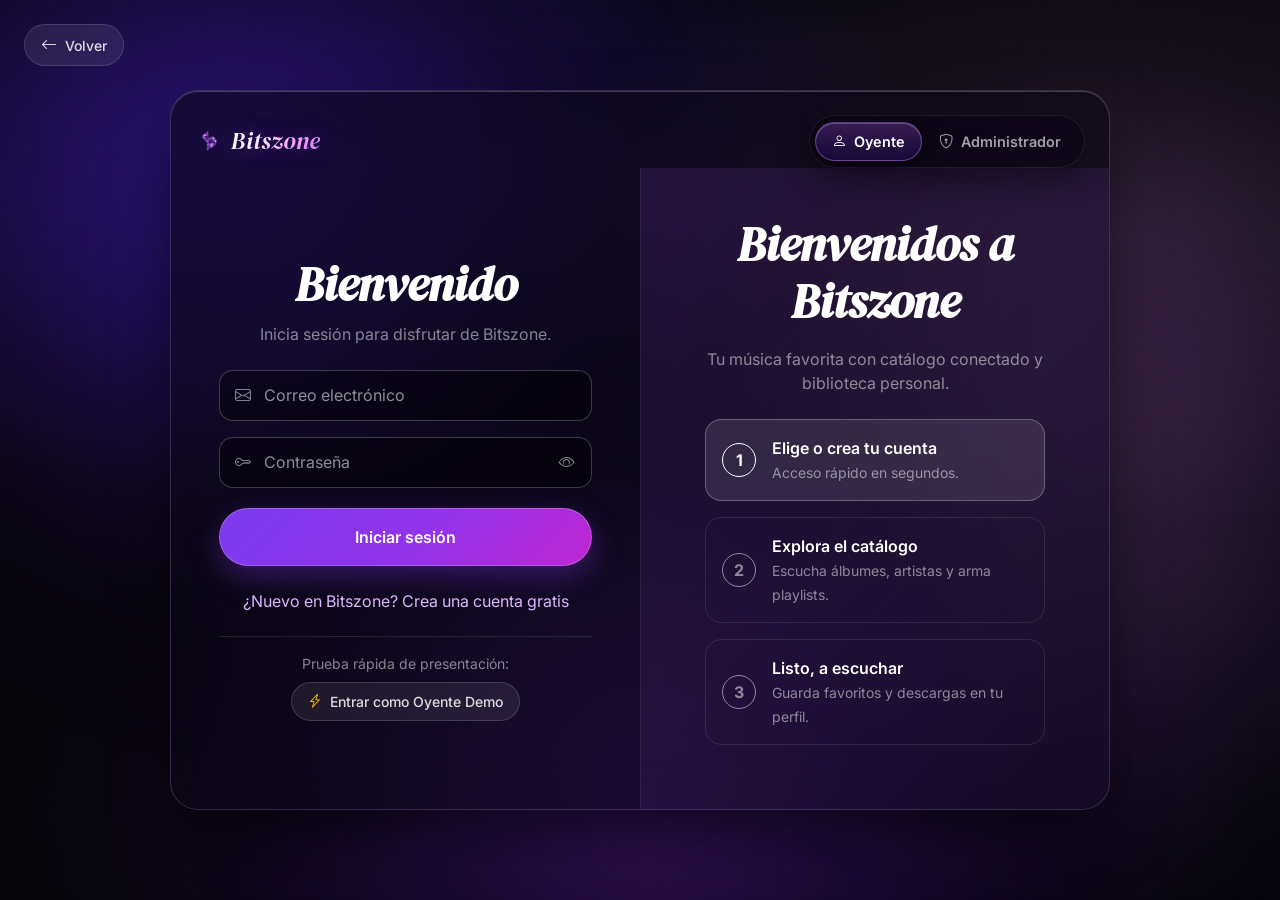
==== login.html @ e1ec02fd "feat: initial release of Bitszone Vanilla (HTML5, CSS3, JS, Bootstrap 5.3 CDN)" ====
<!DOCTYPE html>
<html lang="es">
<head>
  <meta charset="UTF-8" />
  <meta name="viewport" content="width=device-width, initial-scale=1.0" />
  <title>Iniciar Sesión | Bitszone</title>
  <link rel="icon" type="image/svg+xml" href="./assets/img/favicon.svg" />

  <!-- Google Fonts -->
  <link rel="preconnect" href="https://fonts.googleapis.com" />
  <link rel="preconnect" href="https://fonts.gstatic.com" crossorigin />
  <link href="https://fonts.googleapis.com/css2?family=DM+Serif+Display:ital@0;1&family=Inter:wght@300;400;500;600;700&family=JetBrains+Mono:wght@400;500&family=Sora:wght@600;700;800&display=swap" rel="stylesheet" />

  <!-- Bootstrap 5.3.8 & Bootstrap Icons (CDN Oficial) -->
  <link href="https://cdn.jsdelivr.net/npm/bootstrap@5.3.8/dist/css/bootstrap.min.css" rel="stylesheet" />
  <link href="https://cdn.jsdelivr.net/npm/bootstrap-icons@1.11.3/font/bootstrap-icons.min.css" rel="stylesheet" />

  <!-- Estilos Bitszone -->
  <link rel="stylesheet" href="./css/styles.css" />
</head>
<body>
  <!-- Fondo Molten Nebula CSS Puro -->
  <div class="bz-ambient-canvas" aria-hidden="true">
    <div class="bz-molten-orb bz-molten-orb--1"></div>
    <div class="bz-molten-orb bz-molten-orb--2"></div>
    <div class="bz-molten-orb bz-molten-orb--3"></div>
  </div>
  <div class="bz-noise-overlay" aria-hidden="true"></div>

  <!-- Botón Volver flotante -->
  <a href="./index.html" class="bz-btn-subtle position-fixed top-0 start-0 m-3 m-md-4 px-3 py-2 text-decoration-none d-inline-flex align-items-center gap-2 z-3" title="Volver al inicio">
    <i class="bi bi-arrow-left"></i>
    <span class="small">Volver</span>
  </a>

  <main id="bzAuthRoot" class="bz-auth-wrapper">
    <div class="bz-auth-card">
      <!-- Switcher Superior Usuario / Administrador -->
      <div class="px-4 pt-4 pb-0 d-flex justify-content-between align-items-center flex-wrap gap-2">
        <a href="./index.html" class="text-decoration-none d-flex align-items-center gap-2">
          <img src="./assets/img/bitszone-icon.png" alt="Bitszone" width="28" height="28" />
          <span class="bz-brand-wordmark fs-4">Bitszone</span>
        </a>
        <div class="bz-dock-pills nav nav-pills" role="tablist">
          <button id="btnRoleUser" class="nav-link active px-3 py-2 small" type="button">
            <i class="bi bi-person me-1"></i> Oyente
          </button>
          <button id="btnRoleAdmin" class="nav-link px-3 py-2 small" type="button">
            <i class="bi bi-shield-lock me-1"></i> Administrador
          </button>
        </div>
      </div>

      <div class="row g-0">
        <!-- Columna Izquierda: Formularios -->
        <div class="col-12 col-md-6 p-4 p-lg-5 d-flex flex-column justify-content-center">
          <div id="authFlowContainer">
            <!-- Panel Usuario / Oyente -->
            <div id="paneUserAuth">
              <div class="text-center mb-4">
                <h1 id="userHeadingTitle" class="font-serif-italic display-5 fw-bold text-white mb-2">Bienvenido</h1>
                <p id="userHeadingSub" class="text-white-50 mb-0">Inicia sesión para disfrutar de Bitszone.</p>
              </div>

              <form id="formUserAuth" class="d-grid gap-3">
                <div id="userNameGroup" class="d-none position-relative">
                  <i class="bi bi-person-badge position-absolute top-50 start-0 translate-middle-y ms-3 text-white-50"></i>
                  <input id="userNameInput" type="text" class="form-control bz-input-dark bz-input-with-icon" placeholder="Nombre de usuario (3-24 letras)" />
                </div>

                <div class="position-relative">
                  <i class="bi bi-envelope position-absolute top-50 start-0 translate-middle-y ms-3 text-white-50"></i>
                  <input id="userEmailInput" type="email" required class="form-control bz-input-dark bz-input-with-icon" placeholder="Correo electrónico" />
                </div>

                <div class="position-relative">
                  <i class="bi bi-key position-absolute top-50 start-0 translate-middle-y ms-3 text-white-50"></i>
                  <input id="userPassInput" type="password" required class="form-control bz-input-dark bz-input-with-icon pe-5" placeholder="Contraseña" />
                  <button type="button" data-toggle-password="userPassInput" class="btn btn-link position-absolute top-50 end-0 translate-middle-y text-white-50 text-decoration-none me-1" aria-label="Ver contraseña">
                    <i class="bi bi-eye"></i>
                  </button>
                </div>

                <div id="userAuthError" class="alert alert-danger py-2 px-3 small bg-danger bg-opacity-25 text-danger-emphasis border-danger border-opacity-50 d-none mb-0" role="alert"></div>

                <button type="submit" class="btn bz-btn-primary py-3 mt-1">
                  <span id="userSubmitLabel">Iniciar sesión</span>
                </button>
              </form>

              <div class="text-center mt-3">
                <button id="toggleAuthModeBtn" type="button" class="btn btn-link text-decoration-none small" style="color: var(--bz-soft);">
                  ¿Nuevo en Bitszone? Crea una cuenta gratis
                </button>
              </div>

              <div class="border-top border-white border-opacity-10 mt-3 pt-3 text-center">
                <span class="d-block text-white-50 small mb-2">Prueba rápida de presentación:</span>
                <button type="button" data-demo-login="user" class="btn bz-btn-subtle btn-sm px-3 py-2">
                  <i class="bi bi-lightning-charge me-1 text-warning"></i> Entrar como Oyente Demo
                </button>
              </div>
            </div>

            <!-- Panel Administrador -->
            <div id="paneAdminAuth" class="d-none">
              <div class="text-center mb-4">
                <h1 class="font-serif-italic h1 fw-bold text-white mb-2">Acceso Administrador</h1>
                <p class="text-white-50 mb-0">Inicia sesión para abrir el Reproductor y Dashboard.</p>
              </div>

              <form id="formAdminAuth" class="d-grid gap-3">
                <div class="position-relative">
                  <i class="bi bi-envelope-check position-absolute top-50 start-0 translate-middle-y ms-3 text-white-50"></i>
                  <input id="adminEmailInput" type="email" required value="bitszone.app@gmail.com" class="form-control bz-input-dark bz-input-with-icon" placeholder="Correo de Administrador" />
                </div>

                <div class="position-relative">
                  <i class="bi bi-key position-absolute top-50 start-0 translate-middle-y ms-3 text-white-50"></i>
                  <input id="adminPassInput" type="password" required value="admin123" class="form-control bz-input-dark bz-input-with-icon pe-5" placeholder="Contraseña" />
                  <button type="button" data-toggle-password="adminPassInput" class="btn btn-link position-absolute top-50 end-0 translate-middle-y text-white-50 text-decoration-none me-1" aria-label="Ver contraseña">
                    <i class="bi bi-eye"></i>
                  </button>
                </div>

                <div class="rounded-3 p-2 small text-white-50" style="background: rgba(168,85,247,0.12); border: 1px solid rgba(192,132,252,0.28);">
                  <strong class="text-white">Credenciales Superadmin Demo:</strong><br />
                  Correo: <code class="text-white">bitszone.app@gmail.com</code> · Clave: <code class="text-white">admin123</code>
                </div>

                <div id="adminAuthError" class="alert alert-danger py-2 px-3 small bg-danger bg-opacity-25 text-danger-emphasis border-danger border-opacity-50 d-none mb-0" role="alert"></div>

                <button type="submit" class="btn bz-btn-primary py-3">
                  Entrar como Administrador
                </button>
              </form>

              <div class="border-top border-white border-opacity-10 mt-3 pt-3 text-center d-flex justify-content-center gap-2 flex-wrap">
                <button type="button" data-demo-login="superadmin" class="btn bz-btn-subtle btn-sm px-3 py-2">
                  <i class="bi bi-award me-1 text-warning"></i> Acceso directo Superadmin
                </button>
                <button type="button" data-demo-login="admin" class="btn bz-btn-subtle btn-sm px-3 py-2">
                  <i class="bi bi-shield-check me-1" style="color: var(--bz-lavender);"></i> Acceso Admin Demo
                </button>
              </div>
            </div>
          </div>

          <!-- Estado Éxito -->
          <div id="authSuccessState" class="d-none text-center py-5">
            <div class="mx-auto mb-4 rounded-circle d-flex align-items-center justify-content-center" style="width: 76px; height: 76px; background: rgba(168,85,247,0.22); border: 1px solid rgba(255,255,255,0.4); box-shadow: 0 0 38px rgba(187,56,248,0.45);">
              <i class="bi bi-check-lg fs-1 text-white"></i>
            </div>
            <h2 class="font-serif-italic display-5 fw-bold text-white mb-2">¡Bienvenido!</h2>
            <p id="welcomeRoleText" class="text-white-50 mb-0">Entrando a tu música…</p>
          </div>
        </div>

        <!-- Columna Derecha: Flujo Visual -->
        <div class="col-md-6 d-none d-md-flex flex-column justify-content-center align-items-center text-center p-5 bz-auth-right-panel">
          <h2 class="font-serif-italic display-5 fw-bold text-white mb-3">
            Bienvenidos a<br />Bitszone
          </h2>
          <p id="authRightSubtitle" class="text-white-50 mb-4 px-3">
            Tu música favorita con catálogo conectado y biblioteca personal.
          </p>

          <ol class="list-unstyled text-start w-100 d-grid gap-3" style="max-width: 340px;">
            <li class="d-flex align-items-center gap-3 p-3 rounded-4 border border-white border-opacity-25 bg-white bg-opacity-10">
              <span class="rounded-circle d-flex align-items-center justify-content-center fw-bold flex-shrink-0 border border-white text-white" style="width: 34px; height: 34px;">1</span>
              <div>
                <div id="authStep1Title" class="fw-semibold text-white">Elige o crea tu cuenta</div>
                <small id="authStep1Desc" class="text-white-50">Acceso rápido en segundos.</small>
              </div>
            </li>
            <li class="d-flex align-items-center gap-3 p-3 rounded-4 border border-white border-opacity-10">
              <span class="rounded-circle d-flex align-items-center justify-content-center fw-bold flex-shrink-0 border border-white border-opacity-50 text-white-50" style="width: 34px; height: 34px;">2</span>
              <div>
                <div id="authStep2Title" class="fw-semibold text-white">Explora el catálogo</div>
                <small id="authStep2Desc" class="text-white-50">Escucha álbumes, artistas y arma playlists.</small>
              </div>
            </li>
            <li class="d-flex align-items-center gap-3 p-3 rounded-4 border border-white border-opacity-10">
              <span class="rounded-circle d-flex align-items-center justify-content-center fw-bold flex-shrink-0 border border-white border-opacity-50 text-white-50" style="width: 34px; height: 34px;">3</span>
              <div>
                <div id="authStep3Title" class="fw-semibold text-white">Listo, a escuchar</div>
                <small id="authStep3Desc" class="text-white-50">Guarda favoritos y descargas en tu perfil.</small>
              </div>
            </li>
          </ol>
        </div>
      </div>
    </div>
  </main>

  <!-- Bootstrap JS Bundle -->
  <script defer src="https://cdn.jsdelivr.net/npm/bootstrap@5.3.8/dist/js/bootstrap.bundle.min.js"></script>
  <script defer src="./js/auth.js"></script>
</body>
</html>
---- css/styles.css ----
/* ==========================================================================
   BITSZONE — Estilos Globales (HTML5 + CSS3 + Bootstrap 5)
   Paleta: #05050A / #08080C -> #5227FF -> #55108d -> #A855F7 -> #FF9FFC
   ========================================================================== */

:root {
  --bz-bg-canvas: #05050a;
  --bz-bg-deep: #08080c;
  --bz-bg-surface: #0e0f17;
  --bz-bg-surface-2: #161726;
  --bz-bg-purple-dark: #1a0f2e;

  --bz-indigo: #5227ff;
  --bz-primary: #55108d;
  --bz-violet: #8b5cf6;
  --bz-purple: #a855f7;
  --bz-lavender: #c084fc;
  --bz-soft: #deb7ff;
  --bz-pink: #ff9ffc;

  --bz-text: #e4e1e8;
  --bz-muted: rgba(228, 225, 232, 0.62);
  --bz-dim: rgba(228, 225, 232, 0.4);
  --bz-glass-bg: rgba(14, 10, 24, 0.58);
  --bz-glass-border: rgba(216, 180, 254, 0.16);
  --bz-glass-highlight: rgba(255, 255, 255, 0.16);

  --bz-font-sans: 'Inter', system-ui, -apple-system, sans-serif;
  --bz-font-display: 'Sora', system-ui, sans-serif;
  --bz-font-serif: 'DM Serif Display', Georgia, serif;
  --bz-font-mono: 'JetBrains Mono', monospace;
}

/* Preferencias globales de accesibilidad / rendimiento */
body.bz-reduce-motion *,
body.bz-reduce-motion *::before,
body.bz-reduce-motion *::after {
  animation-duration: 0.01ms !important;
  animation-iteration-count: 1 !important;
  transition-duration: 0.01ms !important;
  scroll-behavior: auto !important;
}

body.bz-no-blur .bz-glass,
body.bz-no-blur .bz-glass-card,
body.bz-no-blur .bz-modal-glass,
body.bz-no-blur .bz-miniplayer,
body.bz-no-blur .bz-sidebar {
  backdrop-filter: none !important;
  -webkit-backdrop-filter: none !important;
  background-color: rgba(12, 9, 20, 0.94) !important;
}

*,
*::before,
*::after {
  box-sizing: border-box;
}

html {
  scroll-behavior: smooth;
  font-size: 16px;
}

body {
  margin: 0;
  background-color: var(--bz-bg-canvas);
  color: var(--bz-text);
  font-family: var(--bz-font-sans);
  -webkit-font-smoothing: antialiased;
  overflow-x: hidden;
}

h1, h2, h3, h4, h5, h6 {
  font-family: var(--bz-font-display);
  letter-spacing: -0.02em;
}

.font-serif-italic {
  font-family: var(--bz-font-serif);
  font-style: italic;
}

.font-sora {
  font-family: var(--bz-font-display);
}

.font-mono-bz {
  font-family: var(--bz-font-mono);
}

/* Scrollbar sutil estilo Bitszone */
::-webkit-scrollbar {
  width: 6px;
  height: 6px;
}
::-webkit-scrollbar-track {
  background: transparent;
}
::-webkit-scrollbar-thumb {
  background: rgba(255, 255, 255, 0.14);
  border-radius: 999px;
}
::-webkit-scrollbar-thumb:hover {
  background: rgba(192, 132, 252, 0.45);
}

/* ==========================================================================
   Fondo Molten Nebula CSS Puro (Reemplazo elegante sin WebGL pesado)
   ========================================================================== */
.bz-ambient-canvas {
  position: fixed;
  inset: 0;
  z-index: -2;
  overflow: hidden;
  pointer-events: none;
  background:
    radial-gradient(ellipse 80% 60% at 20% 15%, rgba(82, 39, 255, 0.28), transparent 65%),
    radial-gradient(ellipse 70% 55% at 85% 25%, rgba(255, 159, 252, 0.16), transparent 62%),
    radial-gradient(ellipse 75% 60% at 50% 90%, rgba(85, 16, 141, 0.32), transparent 65%),
    var(--bz-bg-canvas);
}

.bz-molten-orb {
  position: absolute;
  border-radius: 50%;
  filter: blur(95px);
  opacity: 0.52;
  will-change: transform;
}

.bz-molten-orb--1 {
  width: 58vw;
  height: 58vw;
  max-width: 780px;
  max-height: 780px;
  top: -14%;
  left: -12%;
  background: radial-gradient(circle, rgba(82, 39, 255, 0.65) 0%, rgba(85, 16, 141, 0.25) 55%, transparent 75%);
  animation: bz-drift-1 18s ease-in-out infinite alternate;
}

.bz-molten-orb--2 {
  width: 48vw;
  height: 48vw;
  max-width: 640px;
  max-height: 640px;
  top: 22%;
  right: -10%;
  background: radial-gradient(circle, rgba(255, 159, 252, 0.42) 0%, rgba(168, 85, 247, 0.25) 52%, transparent 75%);
  animation: bz-drift-2 22s ease-in-out infinite alternate;
}

.bz-molten-orb--3 {
  width: 52vw;
  height: 52vw;
  max-width: 700px;
  max-height: 700px;
  bottom: -18%;
  left: 25%;
  background: radial-gradient(circle, rgba(168, 85, 247, 0.45) 0%, rgba(45, 20, 145, 0.3) 55%, transparent 75%);
  animation: bz-drift-3 24s ease-in-out infinite alternate;
}

.bz-noise-overlay {
  position: fixed;
  inset: 0;
  z-index: -1;
  pointer-events: none;
  opacity: 0.035;
  background-image: radial-gradient(rgba(255, 255, 255, 0.7) 0.5px, transparent 0.5px);
  background-size: 3px 3px;
}

@keyframes bz-drift-1 {
  0%   { transform: translate3d(0, 0, 0) scale(1); }
  100% { transform: translate3d(8vw, 6vh, 0) scale(1.12); }
}
@keyframes bz-drift-2 {
  0%   { transform: translate3d(0, 0, 0) scale(1); }
  100% { transform: translate3d(-7vw, 8vh, 0) scale(1.15); }
}
@keyframes bz-drift-3 {
  0%   { transform: translate3d(0, 0, 0) scale(1); }
  100% { transform: translate3d(5vw, -7vh, 0) scale(1.08); }
}

/* ==========================================================================
   Componentes Liquid Glass compartidos
   ========================================================================== */
.bz-glass {
  background: var(--bz-glass-bg);
  border: 1px solid var(--bz-glass-border);
  backdrop-filter: blur(22px) saturate(160%);
  -webkit-backdrop-filter: blur(22px) saturate(160%);
  box-shadow:
    0 20px 50px -15px rgba(0, 0, 0, 0.65),
    inset 0 1px 0 rgba(255, 255, 255, 0.14);
}

.bz-glass-card {
  background:
    radial-gradient(circle at 50% 120%, rgba(168, 85, 247, 0.2), transparent 70%),
    linear-gradient(180deg, rgba(255, 255, 255, 0.05), rgba(10, 5, 20, 0.32) 45%, rgba(10, 5, 20, 0.62));
  border: 1px solid rgba(255, 255, 255, 0.09);
  backdrop-filter: blur(28px);
  -webkit-backdrop-filter: blur(28px);
  box-shadow:
    0 25px 50px -18px rgba(0, 0, 0, 0.78),
    inset 0 1px 0 rgba(255, 255, 255, 0.12);
  border-radius: 1.5rem;
}

.bz-btn-glass {
  position: relative;
  display: inline-flex;
  align-items: center;
  justify-content: center;
  gap: 0.65rem;
  border-radius: 999px;
  padding: 0.85rem 1.85rem;
  font-weight: 600;
  color: #ffffff;
  text-decoration: none;
  background: rgba(16, 9, 32, 0.55);
  border: 1px solid rgba(255, 159, 252, 0.38);
  backdrop-filter: blur(18px);
  -webkit-backdrop-filter: blur(18px);
  box-shadow:
    0 12px 32px rgba(0, 0, 0, 0.45),
    0 0 24px rgba(168, 85, 247, 0.25),
    inset 0 1px 1px rgba(255, 255, 255, 0.25);
  transition: transform 0.28s cubic-bezier(0.22, 1, 0.36, 1),
              box-shadow 0.28s ease,
              border-color 0.28s ease,
              background-color 0.28s ease;
  cursor: pointer;
}

.bz-btn-glass:hover {
  color: #ffffff;
  transform: translateY(-2px) scale(1.03);
  border-color: rgba(255, 159, 252, 0.85);
  background: rgba(82, 39, 255, 0.24);
  box-shadow:
    0 18px 42px rgba(0, 0, 0, 0.55),
    0 0 36px rgba(255, 159, 252, 0.5),
    inset 0 1px 1px rgba(255, 255, 255, 0.38);
}

.bz-btn-primary {
  background: linear-gradient(135deg, #7c3aed 0%, #9333ea 55%, #c026d3 100%);
  border: 1px solid rgba(255, 255, 255, 0.22);
  color: #ffffff;
  border-radius: 999px;
  font-weight: 600;
  box-shadow: 0 10px 28px rgba(138, 58, 237, 0.35);
  transition: transform 0.2s ease, box-shadow 0.2s ease, filter 0.2s ease;
}
.bz-btn-primary:hover {
  color: #ffffff;
  filter: brightness(1.1);
  box-shadow: 0 14px 34px rgba(168, 85, 247, 0.5);
}
.bz-btn-primary:active {
  transform: scale(0.97);
}

.bz-btn-subtle {
  background: rgba(255, 255, 255, 0.08);
  border: 1px solid rgba(255, 255, 255, 0.14);
  color: rgba(255, 255, 255, 0.85);
  border-radius: 999px;
  font-weight: 500;
  transition: background-color 0.2s ease, color 0.2s ease, border-color 0.2s ease;
}
.bz-btn-subtle:hover {
  background: rgba(255, 255, 255, 0.16);
  color: #ffffff;
  border-color: rgba(255, 255, 255, 0.26);
}

.bz-btn-hero-subtle {
  background: rgba(255, 255, 255, 0.09);
  border: 1px solid rgba(255, 255, 255, 0.14);
  color: rgba(255, 255, 255, 0.92);
  border-radius: 999px;
  font-weight: 600;
  backdrop-filter: blur(18px);
  -webkit-backdrop-filter: blur(18px);
  transition: background-color 0.2s ease, color 0.2s ease, border-color 0.2s ease, transform 0.2s ease;
}
.bz-btn-hero-subtle:hover {
  background: rgba(255, 255, 255, 0.17);
  border-color: rgba(255, 255, 255, 0.24);
  color: #ffffff;
}
.bz-btn-hero-subtle:active {
  transform: scale(0.97);
}

/* Texto metálico / shimmer líquido CSS */
.bz-liquid-metal-text {
  background: linear-gradient(
    100deg,
    #ffffff 0%,
    #deb7ff 22%,
    #a855f7 44%,
    #ff9ffc 60%,
    #ffffff 78%,
    #b497cf 100%
  );
  background-size: 220% auto;
  -webkit-background-clip: text;
  background-clip: text;
  color: transparent;
  filter: drop-shadow(0 0 26px rgba(168, 85, 247, 0.38));
  animation: bz-shimmer 6s ease-in-out infinite;
}

@keyframes bz-shimmer {
  0%, 100% { background-position: 0% 50%; }
  50% { background-position: 100% 50%; }
}

.bz-brand-wordmark {
  font-family: var(--bz-font-serif);
  font-style: italic;
  background: linear-gradient(120deg, #ffffff 30%, #ff9ffc 75%, #c084fc 100%);
  -webkit-background-clip: text;
  background-clip: text;
  color: transparent;
  text-shadow: 0 0 24px rgba(168, 85, 247, 0.45);
}

/* ==========================================================================
   LANDING PAGE (index.html)
   ========================================================================== */
.bz-landing-header {
  position: fixed;
  top: 0;
  left: 0;
  right: 0;
  z-index: 60;
  transition: background-color 0.35s ease, backdrop-filter 0.35s ease, border-color 0.35s ease;
}

.bz-landing-header.is-scrolled {
  background: rgba(8, 6, 15, 0.72);
  backdrop-filter: blur(18px);
  -webkit-backdrop-filter: blur(18px);
  border-bottom: 1px solid rgba(255, 255, 255, 0.08);
}

.bz-hero-section {
  min-height: 100svh;
  display: flex;
  flex-direction: column;
  justify-content: center;
  position: relative;
  padding-top: 5rem;
  padding-bottom: 4.5rem;
}

.bz-hero-title {
  font-size: clamp(2.35rem, 6.2vw, 6.2rem);
  font-weight: 800;
  line-height: 1.04;
  letter-spacing: -0.035em;
}

.bz-hero-subtitle-line {
  font-size: clamp(2rem, 5.4vw, 5.4rem);
  font-weight: 800;
  line-height: 1.1;
}

.bz-scroll-cue {
  position: absolute;
  bottom: 1.75rem;
  left: 50%;
  transform: translateX(-50%);
  text-transform: uppercase;
  letter-spacing: 0.38em;
  font-size: 0.72rem;
  color: #d8b4fe;
  text-decoration: none;
  text-shadow: 0 0 12px rgba(112, 18, 206, 0.85);
  animation: bz-float-cue 3s ease-in-out infinite;
}

@keyframes bz-float-cue {
  0%, 100% { opacity: 0.35; transform: translate(-50%, 6px); }
  50% { opacity: 1; transform: translate(-50%, -6px); }
}

/* Galería 3D Showcase en CSS puro */
.bz-showcase-ring-wrap {
  perspective: 1100px;
  overflow: hidden;
  padding: 1.5rem 0;
  mask-image: linear-gradient(to right, transparent, black 10%, black 90%, transparent);
  -webkit-mask-image: linear-gradient(to right, transparent, black 10%, black 90%, transparent);
}

.bz-showcase-marquee {
  display: flex;
  gap: 1.25rem;
  width: max-content;
  animation: bz-marquee-albums 36s linear infinite;
}

.bz-showcase-marquee:hover {
  animation-play-state: paused;
}

@keyframes bz-marquee-albums {
  0% { transform: translateX(0); }
  100% { transform: translateX(-50%); }
}

.bz-showcase-cover {
  width: 150px;
  height: 150px;
  border-radius: 1.1rem;
  overflow: hidden;
  position: relative;
  border: 1px solid rgba(255, 255, 255, 0.14);
  box-shadow: 0 18px 40px rgba(0, 0, 0, 0.65);
  transition: transform 0.35s cubic-bezier(0.22, 1, 0.36, 1), border-color 0.35s ease;
}

.bz-showcase-cover:hover {
  transform: translateY(-8px) scale(1.06);
  border-color: rgba(255, 159, 252, 0.7);
}

.bz-showcase-cover img {
  width: 100%;
  height: 100%;
  object-fit: cover;
}

.bz-player-preview-shell {
  max-width: 960px;
  margin: 0 auto;
  border-radius: 1.5rem;
  background: linear-gradient(160deg, rgba(22, 14, 40, 0.85), rgba(8, 7, 14, 0.92));
  border: 1px solid rgba(216, 180, 254, 0.22);
  box-shadow:
    0 35px 80px -20px rgba(0, 0, 0, 0.85),
    0 0 60px rgba(82, 39, 255, 0.22);
  overflow: hidden;
  transform: perspective(1200px) rotateX(4deg);
  transition: transform 0.5s cubic-bezier(0.22, 1, 0.36, 1);
}

.bz-player-preview-shell:hover {
  transform: perspective(1200px) rotateX(0deg);
}

/* Segmented Dock Pill (Sección Beneficios / Dashboard Tabs) */
.bz-dock-pills {
  display: inline-flex;
  padding: 0.35rem;
  border-radius: 999px;
  background: rgba(10, 0, 20, 0.42);
  border: 1px solid rgba(255, 255, 255, 0.08);
  backdrop-filter: blur(20px);
  box-shadow: 0 10px 30px rgba(0, 0, 0, 0.45);
}

.bz-dock-pills .nav-link {
  border-radius: 999px;
  color: rgba(255, 255, 255, 0.62);
  font-weight: 600;
  font-size: 0.9rem;
  padding: 0.55rem 1.4rem;
  transition: all 0.25s ease;
  border: 1px solid transparent;
}

.bz-dock-pills .nav-link:hover {
  color: #ffffff;
}

.bz-dock-pills .nav-link.active {
  color: #ffffff;
  background: linear-gradient(180deg, rgba(168, 85, 247, 0.28), rgba(82, 39, 255, 0.14));
  border-color: rgba(192, 132, 252, 0.42);
  box-shadow: 0 4px 14px rgba(0, 0, 0, 0.45), inset 0 1px 0 rgba(255, 255, 255, 0.22);
}

/* Tarjetas interactivas de Problema/Solución (fx-card) */
.fx-card {
  position: relative;
  min-height: 410px;
  border-radius: 28px;
  overflow: hidden;
  background:
    radial-gradient(circle at 50% 120%, rgba(168, 85, 247, 0.24), transparent 70%),
    linear-gradient(180deg, rgba(255, 255, 255, 0.045), rgba(10, 5, 20, 0.28) 38%, rgba(10, 5, 20, 0.62));
  border: 1px solid rgba(255, 255, 255, 0.09);
  backdrop-filter: blur(26px);
  -webkit-backdrop-filter: blur(26px);
  transition: transform 0.35s cubic-bezier(0.22, 1, 0.36, 1), border-color 0.35s ease;
}

.fx-card:hover {
  transform: translateY(-4px);
  border-color: rgba(192, 132, 252, 0.38);
}

.fx-icon-tile {
  width: 44px;
  height: 44px;
  border-radius: 12px;
  display: grid;
  place-items: center;
  color: #ffffff;
  background: linear-gradient(180deg, rgba(168, 85, 247, 0.35), rgba(168, 85, 247, 0.12));
  border: 1px solid rgba(168, 85, 247, 0.5);
  box-shadow: 0 6px 16px rgba(0, 0, 0, 0.4);
}

.fx-panel {
  border-radius: 16px;
  background: linear-gradient(180deg, rgba(32, 16, 51, 0.88), rgba(14, 9, 24, 0.94));
  border: 1px solid rgba(255, 255, 255, 0.08);
  box-shadow: 0 20px 40px -20px rgba(0, 0, 0, 0.85);
}

/* Equalizador CSS de 5 barras */
.fx-eq {
  display: flex;
  align-items: flex-end;
  gap: 2px;
  height: 16px;
}
.fx-eq i {
  width: 3px;
  height: 30%;
  border-radius: 2px;
  background: #e9d5ff;
  animation: fx-eq 0.9s ease-in-out infinite;
}
.fx-eq i:nth-child(2) { animation-delay: -0.3s; }
.fx-eq i:nth-child(3) { animation-delay: -0.6s; }
.fx-eq i:nth-child(4) { animation-delay: -0.15s; }
.fx-eq i:nth-child(5) { animation-delay: -0.45s; }
@keyframes fx-eq {
  0%, 100% { height: 25%; }
  50% { height: 100%; }
}

/* Espectro Hi-Res CSS */
.fx-spectrum {
  display: flex;
  align-items: center;
  justify-content: center;
  gap: 5px;
  height: 92px;
}
.fx-spectrum i {
  display: block;
  width: 7px;
  border-radius: 4px;
  background: linear-gradient(180deg, #ff9ffc, #a855f7 60%, #4c1d95);
  animation: fx-bar 1.2s ease-in-out infinite alternate;
}
.fx-spectrum i:nth-child(odd)  { animation-duration: 0.95s; }
.fx-spectrum i:nth-child(3n)   { animation-duration: 1.35s; animation-delay: -0.4s; }
.fx-spectrum i:nth-child(4n)   { animation-duration: 1.1s;  animation-delay: -0.7s; }
@keyframes fx-bar {
  0%   { height: 16%; }
  50%  { height: 68%; }
  100% { height: 95%; }
}

/* Palabra rotatoria CSS en "Controla tu ____" */
.bz-text-scroller {
  display: inline-block;
  height: 1.25em;
  overflow: hidden;
  vertical-align: bottom;
}
.bz-text-scroller-inner {
  display: flex;
  flex-direction: column;
  animation: bz-word-roll 10s cubic-bezier(0.76, 0, 0.24, 1) infinite;
}
.bz-text-scroller-inner span {
  height: 1.25em;
  line-height: 1.25em;
  background: linear-gradient(90deg, #d8b4fe, #a855f7, #ff9ffc);
  -webkit-background-clip: text;
  background-clip: text;
  color: transparent;
}
@keyframes bz-word-roll {
  0%, 18%   { transform: translateY(0%); }
  25%, 43%  { transform: translateY(-25%); }
  50%, 68%  { transform: translateY(-50%); }
  75%, 93%  { transform: translateY(-75%); }
  100%      { transform: translateY(0%); }
}

/* FAQ Section — Clúster de 7 orbes & Visor */
.bz-faq-orb-cluster {
  position: relative;
  display: grid;
  grid-template-columns: repeat(3, 64px);
  gap: 1.25rem;
  justify-content: center;
  align-items: center;
}

.bz-faq-orb {
  width: 60px;
  height: 60px;
  border-radius: 50%;
  border: 2px solid rgba(255, 255, 255, 0.22);
  color: #ffffff;
  font-family: var(--bz-font-display);
  font-weight: 700;
  font-size: 1.05rem;
  display: flex;
  align-items: center;
  justify-content: center;
  cursor: pointer;
  transition: transform 0.28s cubic-bezier(0.22, 1, 0.36, 1), box-shadow 0.28s ease, border-color 0.28s ease, opacity 0.28s ease;
  opacity: 0.72;
}

.bz-faq-orb:nth-child(7) {
  grid-column: 2;
}

.bz-faq-orb:hover,
.bz-faq-orb.is-active {
  opacity: 1;
  transform: scale(1.16);
  border-color: #ffffff;
}

.bz-faq-seg-btn {
  flex: 1;
  background: transparent;
  border: none;
  padding: 0.45rem 0;
  cursor: pointer;
}
.bz-faq-seg-track {
  display: block;
  height: 4px;
  border-radius: 999px;
  background: rgba(255, 255, 255, 0.12);
  overflow: hidden;
}
.bz-faq-seg-fill {
  display: block;
  height: 100%;
  width: 0%;
  border-radius: 999px;
}

/* Bootstrap Accordion personalizado oscuro (FAQ móvil / alternativo) */
.bz-accordion .accordion-item {
  background: rgba(14, 10, 24, 0.65);
  border: 1px solid rgba(255, 255, 255, 0.1);
  border-radius: 1rem !important;
  overflow: hidden;
  margin-bottom: 0.75rem;
}
.bz-accordion .accordion-button {
  background: transparent;
  color: #ffffff;
  font-family: var(--bz-font-display);
  font-weight: 600;
  box-shadow: none !important;
}
.bz-accordion .accordion-button:not(.collapsed) {
  background: rgba(168, 85, 247, 0.14);
  color: #f0abfc;
}
.bz-accordion .accordion-button::after {
  filter: invert(1) brightness(1.6);
}
.bz-accordion .accordion-body {
  color: rgba(228, 225, 232, 0.8);
}

/* Footer Cinemático */
.bz-footer {
  position: relative;
  background: linear-gradient(180deg, rgba(5, 5, 10, 0) 0%, #020204 22%, #000000 100%);
  overflow: hidden;
}

.bz-footer-grid {
  position: absolute;
  inset: 0;
  background-size: 60px 60px;
  background-image:
    linear-gradient(to right, rgba(255, 255, 255, 0.03) 1px, transparent 1px),
    linear-gradient(to bottom, rgba(255, 255, 255, 0.03) 1px, transparent 1px);
  mask-image: linear-gradient(to bottom, transparent, black 35%, black 75%, transparent);
  pointer-events: none;
}

.bz-footer-giant-text {
  font-family: var(--bz-font-display);
  font-weight: 900;
  font-size: clamp(4rem, 15vw, 13.5rem);
  line-height: 0.82;
  letter-spacing: 0.06em;
  color: rgba(255, 255, 255, 0.035);
  user-select: none;
  pointer-events: none;
}

.bz-footer-marquee-band {
  transform: rotate(-1.5deg) scale(1.04);
  border-top: 1px solid rgba(255, 255, 255, 0.1);
  border-bottom: 1px solid rgba(255, 255, 255, 0.1);
  background: rgba(5, 5, 10, 0.55);
  backdrop-filter: blur(10px);
  overflow: hidden;
}

.bz-footer-marquee-track {
  display: flex;
  width: max-content;
  animation: bz-marquee-albums 38s linear infinite;
}

.bz-footer-pill {
  background: linear-gradient(145deg, rgba(255, 255, 255, 0.06), rgba(0, 0, 0, 0.35));
  border: 1px solid rgba(255, 255, 255, 0.1);
  backdrop-filter: blur(16px);
  border-radius: 999px;
  color: #ffffff;
  text-decoration: none;
  transition: transform 0.25s ease, border-color 0.25s ease, background-color 0.25s ease;
}
.bz-footer-pill:hover {
  color: #ffffff;
  transform: translateY(-2px);
  border-color: rgba(216, 180, 254, 0.45);
  background: rgba(168, 85, 247, 0.18);
}

.bz-back-top {
  position: fixed;
  bottom: 1.75rem;
  right: 1.75rem;
  width: 50px;
  height: 50px;
  border-radius: 50%;
  z-index: 90;
  opacity: 0;
  pointer-events: none;
  transform: translateY(14px);
  transition: opacity 0.3s ease, transform 0.3s ease;
}
.bz-back-top.is-visible {
  opacity: 1;
  pointer-events: auto;
  transform: translateY(0);
}

/* ==========================================================================
   LOGIN PAGE (login.html)
   ========================================================================== */
.bz-auth-wrapper {
  min-height: 100svh;
  display: flex;
  align-items: center;
  justify-content: center;
  padding: 1.5rem;
}

.bz-auth-card {
  width: 100%;
  max-width: 940px;
  border-radius: 1.75rem;
  overflow: hidden;
  background: rgba(12, 8, 22, 0.56);
  border: 1px solid rgba(216, 180, 254, 0.2);
  backdrop-filter: blur(26px);
  -webkit-backdrop-filter: blur(26px);
  box-shadow: 0 28px 70px -15px rgba(0, 0, 0, 0.72), inset 0 1px 0 rgba(255, 255, 255, 0.2);
}

.bz-auth-right-panel {
  background: linear-gradient(135deg, rgba(168, 85, 247, 0.14), rgba(88, 28, 135, 0.08));
  border-left: 1px solid rgba(255, 255, 255, 0.08);
}

.bz-input-dark {
  background-color: rgba(0, 0, 0, 0.36) !important;
  border: 1px solid rgba(255, 255, 255, 0.2) !important;
  color: #ffffff !important;
  border-radius: 0.85rem !important;
  padding: 0.78rem 1rem !important;
}
.bz-input-dark::placeholder {
  color: rgba(255, 255, 255, 0.55) !important;
}
.bz-input-dark:focus {
  border-color: var(--bz-lavender) !important;
  box-shadow: 0 0 0 0.2rem rgba(168, 85, 247, 0.28) !important;
  background-color: rgba(0, 0, 0, 0.52) !important;
}

.bz-input-with-icon {
  padding-left: 2.75rem !important;
}

/* ==========================================================================
   WEB PLAYER SHELL (player.html)
   ========================================================================== */
body.bz-player-body {
  height: 100dvh;
  overflow: hidden;
  display: flex;
  flex-direction: column;
  background: #07060a;
}

.bz-player-bg-layer {
  position: fixed;
  inset: 0;
  pointer-events: none;
  z-index: 0;
  background:
    radial-gradient(ellipse 75% 42% at 50% 0%, rgba(168, 85, 247, 0.14), transparent 72%),
    linear-gradient(155deg, rgba(88, 28, 135, 0.14) 0%, #07060a 52%, rgba(24, 24, 48, 0.14) 100%);
  transition: background 0.55s ease;
}

body[data-theme-mode="favorites"] .bz-player-bg-layer {
  background:
    radial-gradient(ellipse 72% 48% at 30% 4%, rgba(168, 85, 247, 0.34), transparent 72%),
    linear-gradient(155deg, rgba(126, 34, 206, 0.24) 0%, #07060a 56%, #050508 100%);
}

body[data-theme-mode="playlists"] .bz-player-bg-layer {
  background:
    radial-gradient(ellipse 72% 48% at 30% 4%, rgba(34, 197, 94, 0.28), transparent 72%),
    linear-gradient(155deg, rgba(21, 128, 61, 0.22) 0%, #07060a 56%, #050508 100%);
}

body[data-theme-mode="licenses"] .bz-player-bg-layer {
  background:
    radial-gradient(ellipse 72% 48% at 30% 4%, rgba(250, 204, 21, 0.24), transparent 72%),
    linear-gradient(155deg, rgba(180, 110, 12, 0.22) 0%, #07060a 56%, #050508 100%);
}

body[data-theme-mode="downloads"] .bz-player-bg-layer {
  background:
    radial-gradient(ellipse 72% 48% at 30% 4%, rgba(59, 130, 246, 0.34), transparent 72%),
    linear-gradient(155deg, rgba(29, 78, 216, 0.24) 0%, #07060a 56%, #050508 100%);
}

.bz-dynamic-bg-cover {
  position: fixed;
  inset: 0;
  pointer-events: none;
  z-index: 0;
  background-size: cover;
  background-position: center;
  filter: blur(110px) saturate(165%);
  transform: scale(1.22);
  opacity: 0;
  transition: opacity 0.8s ease, background-image 0.8s ease;
}

.bz-dynamic-bg-cover.is-visible {
  opacity: 0.56;
}

.bz-dynamic-bg-scrim {
  position: fixed;
  inset: 0;
  pointer-events: none;
  z-index: 0;
  background: linear-gradient(180deg, rgba(7, 6, 10, 0.35) 0%, rgba(7, 6, 10, 0.9) 82%);
}

.bz-app-frame {
  position: relative;
  z-index: 10;
  flex: 1;
  min-height: 0;
  display: flex;
  overflow: hidden;
}

/* Desktop Sidebar (fiel a captura Bitszone) */
.bz-sidebar {
  width: 256px;
  flex-shrink: 0;
  display: flex;
  flex-direction: column;
  background: rgba(8, 7, 13, 0.72);
  backdrop-filter: blur(26px);
  -webkit-backdrop-filter: blur(26px);
  border-right: 1px solid rgba(255, 255, 255, 0.065);
  padding: 0.8rem 0.75rem 0.95rem;
  transition: width 0.28s cubic-bezier(0.32, 0.72, 0, 1);
  overflow: hidden;
}

.bz-sidebar.is-collapsed {
  width: 72px;
}

.bz-sidebar.is-collapsed .bz-nav-label,
.bz-sidebar.is-collapsed .bz-brand-group,
.bz-sidebar.is-collapsed .bz-storage-details {
  opacity: 0;
  width: 0;
  overflow: hidden;
  pointer-events: none;
}

.bz-nav-btn {
  width: 100%;
  height: 41px;
  display: flex;
  align-items: center;
  gap: 0.72rem;
  padding: 0 0.75rem;
  border-radius: 0.7rem;
  border: 1px solid transparent;
  background: transparent;
  color: rgba(255, 255, 255, 0.58);
  font-weight: 500;
  font-size: 0.875rem;
  white-space: nowrap;
  transition: background-color 0.2s ease, color 0.2s ease, border-color 0.2s ease;
  cursor: pointer;
}

.bz-nav-btn:hover {
  background: rgba(255, 255, 255, 0.055);
  color: #ffffff;
}

.bz-nav-btn.is-active {
  background: rgba(255, 255, 255, 0.095);
  color: #ffffff;
  box-shadow: inset 0 1px 0 rgba(255, 255, 255, 0.06);
}

.bz-nav-btn--admin {
  color: #e9d5ff;
  background: rgba(168, 85, 247, 0.09);
  border-color: rgba(168, 85, 247, 0.24);
}
.bz-nav-btn--admin:hover {
  background: rgba(168, 85, 247, 0.2);
  border-color: rgba(192, 132, 252, 0.42);
  color: #ffffff;
}
.bz-nav-btn--admin.is-active {
  background: linear-gradient(90deg, rgba(147, 51, 234, 0.42), rgba(79, 70, 229, 0.28));
  border-color: rgba(192, 132, 252, 0.55);
  box-shadow: 0 0 18px rgba(168, 85, 247, 0.28);
}

.bz-admin-badge {
  font-size: 0.62rem;
  font-weight: 700;
  letter-spacing: 0.08em;
  text-transform: uppercase;
  padding: 0.18rem 0.5rem;
  border-radius: 999px;
  background: rgba(168, 85, 247, 0.25);
  color: #e9d5ff;
  border: 1px solid rgba(192, 132, 252, 0.45);
}

/* Main Scrollable View Area */
.bz-main-scroll {
  flex: 1;
  min-width: 0;
  overflow-y: auto;
  overflow-x: hidden;
  padding: 0.9rem 1.75rem 2.5rem;
}

@media (max-width: 767.98px) {
  .bz-main-scroll {
    padding: 0.75rem 0.9rem 2rem;
  }
}

/* Scroll Horizontal sin Scrollbar visible + Flechas flotantes (ScrollableList) */
.bz-scroll-row-wrap {
  position: relative;
}

.bz-horiz-row {
  display: flex;
  gap: 1.3rem;
  overflow-x: auto;
  padding-bottom: 0.25rem;
  scroll-snap-type: x proximity;
  scroll-behavior: smooth;
  scrollbar-width: none;
  -ms-overflow-style: none;
}

.bz-horiz-row::-webkit-scrollbar {
  display: none;
  width: 0;
  height: 0;
}

.bz-scroll-arrow {
  position: absolute;
  top: 40%;
  transform: translateY(-50%) scale(0.92);
  z-index: 15;
  width: 40px;
  height: 40px;
  border-radius: 50%;
  border: 1px solid rgba(255, 255, 255, 0.18);
  background: rgba(12, 10, 18, 0.72);
  backdrop-filter: blur(18px);
  -webkit-backdrop-filter: blur(18px);
  color: #ffffff;
  display: flex;
  align-items: center;
  justify-content: center;
  box-shadow: 0 10px 26px rgba(0, 0, 0, 0.6);
  opacity: 0;
  pointer-events: none;
  transition: opacity 0.22s ease, transform 0.22s ease, background-color 0.2s ease;
  cursor: pointer;
}

.bz-scroll-arrow.is-left {
  left: 0.4rem;
}
.bz-scroll-arrow.is-right {
  right: 0.4rem;
}

.bz-scroll-row-wrap:hover .bz-scroll-arrow.is-visible,
.bz-scroll-arrow.is-visible:focus-visible {
  opacity: 1;
  pointer-events: auto;
  transform: translateY(-50%) scale(1);
}

.bz-scroll-arrow:hover {
  background: rgba(255, 255, 255, 0.18);
  transform: translateY(-50%) scale(1.07);
}

.bz-catalog-card {
  width: 214px;
  flex-shrink: 0;
  scroll-snap-align: start;
  cursor: pointer;
}

@media (max-width: 1199.98px) {
  .bz-catalog-card {
    width: 192px;
  }
}

@media (max-width: 575.98px) {
  .bz-catalog-card {
    width: 156px;
  }
}

.bz-cover-box {
  position: relative;
  aspect-ratio: 1 / 1;
  border-radius: 0.9rem;
  overflow: hidden;
  background: rgba(255, 255, 255, 0.05);
  box-shadow: 0 16px 32px rgba(0, 0, 0, 0.55);
}

.bz-cover-box img {
  width: 100%;
  height: 100%;
  object-fit: cover;
  transition: transform 0.5s cubic-bezier(0.22, 1, 0.36, 1);
}

.bz-catalog-card:hover .bz-cover-box img,
.bz-artist-card:hover .bz-artist-avatar img {
  transform: scale(1.05);
}

.bz-cover-overlay {
  position: absolute;
  inset: 0;
  display: flex;
  align-items: center;
  justify-content: center;
  background: rgba(0, 0, 0, 0.34);
  backdrop-filter: blur(2px);
  opacity: 0;
  transition: opacity 0.25s ease;
}

.bz-catalog-card:hover .bz-cover-overlay {
  opacity: 1;
}

.bz-play-orb {
  width: 58px;
  height: 58px;
  border-radius: 50%;
  border: 1px solid rgba(255, 255, 255, 0.36);
  background: rgba(255, 255, 255, 0.22);
  backdrop-filter: blur(20px);
  -webkit-backdrop-filter: blur(20px);
  color: #ffffff;
  font-size: 1.55rem;
  display: flex;
  align-items: center;
  justify-content: center;
  box-shadow: 0 12px 28px rgba(0, 0, 0, 0.48);
  transition: transform 0.2s ease, background-color 0.2s ease;
}
.bz-play-orb:hover {
  transform: scale(1.08);
  background: rgba(255, 255, 255, 0.34);
}

.bz-artist-card {
  width: 204px;
  flex-shrink: 0;
  scroll-snap-align: start;
  cursor: pointer;
  text-align: center;
}

@media (max-width: 1199.98px) {
  .bz-artist-card {
    width: 184px;
  }
}

@media (max-width: 575.98px) {
  .bz-artist-card {
    width: 148px;
  }
}

.bz-artist-avatar {
  aspect-ratio: 1 / 1;
  border-radius: 50%;
  overflow: hidden;
  box-shadow: 0 14px 32px rgba(0, 0, 0, 0.58);
}

.bz-artist-avatar img {
  width: 100%;
  height: 100%;
  object-fit: cover;
  transition: transform 0.5s cubic-bezier(0.22, 1, 0.36, 1);
}

.bz-icon-action {
  background: transparent;
  border: none;
  color: rgba(255, 255, 255, 0.42);
  padding: 0.24rem;
  border-radius: 50%;
  transition: color 0.2s ease, transform 0.2s ease;
  cursor: pointer;
}
.bz-icon-action:hover {
  color: #ffffff;
  transform: scale(1.1);
}
.bz-icon-action.is-favorited {
  color: #a855f7;
}
.bz-icon-action.is-downloaded {
  color: #60a5fa;
}
.bz-icon-action.is-licensed {
  color: #facc15;
}

/* ==========================================================================
   BIBLIOTECA & MIS DESCARGAS (SectionHero, Toolbar, Empty State)
   ========================================================================== */
.bz-section-hero {
  position: relative;
  padding: 1.35rem 0 1.45rem;
  display: flex;
  align-items: center;
  justify-content: space-between;
  flex-wrap: wrap;
  gap: 1.25rem;
}

.bz-hero-icon-tile {
  width: 126px;
  height: 126px;
  border-radius: 28px;
  display: flex;
  align-items: center;
  justify-content: center;
  flex-shrink: 0;
  backdrop-filter: blur(24px);
  -webkit-backdrop-filter: blur(24px);
  box-shadow: 0 20px 44px rgba(0, 0, 0, 0.38), inset 0 1px 0 rgba(255, 255, 255, 0.14);
}

.bz-hero-icon-tile.is-favorites { background: rgba(168, 85, 247, 0.2); }
.bz-hero-icon-tile.is-playlists { background: rgba(34, 197, 94, 0.19); }
.bz-hero-icon-tile.is-licenses  { background: rgba(250, 204, 21, 0.2); }
.bz-hero-icon-tile.is-downloads { background: rgba(59, 130, 246, 0.22); }

.bz-hero-icon-tile i {
  font-size: 2.75rem;
  color: #ffffff;
}

@media (max-width: 767.98px) {
  .bz-hero-icon-tile {
    width: 82px;
    height: 82px;
    border-radius: 20px;
  }
  .bz-hero-icon-tile i {
    font-size: 1.9rem;
  }
}

.bz-hero-kicker {
  font-size: 0.72rem;
  font-weight: 600;
  letter-spacing: 0.22em;
  text-transform: uppercase;
  color: rgba(255, 255, 255, 0.62);
}

.bz-hero-title {
  font-size: clamp(1.65rem, 3.1vw, 2.65rem);
  font-weight: 800;
  line-height: 1.08;
  letter-spacing: -0.02em;
  color: #ffffff;
  text-shadow: 0 4px 20px rgba(0, 0, 0, 0.5);
}

.bz-library-dropdown-btn {
  background: transparent;
  border: none;
  padding: 0;
  color: #ffffff;
  display: inline-flex;
  align-items: center;
  gap: 0.55rem;
  font: inherit;
  cursor: pointer;
}

.bz-library-dropdown-btn .bi-chevron-down {
  font-size: 1.15rem;
  color: rgba(255, 255, 255, 0.62);
  transition: transform 0.22s ease, color 0.2s ease;
}
.bz-library-dropdown-btn:hover .bi-chevron-down,
.bz-library-dropdown-btn[aria-expanded="true"] .bi-chevron-down {
  color: #ffffff;
}
.bz-library-dropdown-btn[aria-expanded="true"] .bi-chevron-down {
  transform: rotate(180deg);
}

.bz-library-popover-menu {
  min-width: 220px;
  padding: 0.45rem;
  border-radius: 1.35rem;
  background: rgba(12, 10, 18, 0.72) !important;
  border: none !important;
  backdrop-filter: blur(28px) saturate(120%);
  -webkit-backdrop-filter: blur(28px) saturate(120%);
  box-shadow: 0 24px 60px -12px rgba(0, 0, 0, 0.65) !important;
}

.bz-library-popover-menu .dropdown-item {
  border-radius: 0.75rem;
  padding: 0.56rem 0.85rem;
  font-size: 0.86rem;
  color: rgba(255, 255, 255, 0.74);
  display: flex;
  align-items: center;
  justify-content: space-between;
  gap: 1.15rem;
  background: transparent;
  transition: background-color 0.16s ease, color 0.16s ease;
}

.bz-library-popover-menu .dropdown-item:hover,
.bz-library-popover-menu .dropdown-item:focus {
  background: rgba(255, 255, 255, 0.1) !important;
  color: #ffffff !important;
}

.bz-library-popover-menu .dropdown-item.active,
.bz-library-popover-menu .dropdown-item:active {
  background: rgba(255, 255, 255, 0.13) !important;
  color: #ffffff !important;
  font-weight: 500;
}

.bz-hero-stat-pill {
  display: inline-flex;
  align-items: center;
  gap: 0.4rem;
  padding: 0.28rem 0.75rem;
  border-radius: 999px;
  background: rgba(255, 255, 255, 0.08);
  backdrop-filter: blur(16px);
  -webkit-backdrop-filter: blur(16px);
  color: rgba(255, 255, 255, 0.84);
  font-size: 0.76rem;
  font-weight: 500;
}

.bz-toolbar-row {
  display: flex;
  flex-wrap: wrap;
  align-items: center;
  justify-content: space-between;
  gap: 0.9rem;
  padding: 0.65rem 0 1.25rem;
}

.bz-segmented-pill {
  display: inline-flex;
  align-items: center;
  padding: 0.25rem;
  height: 38px;
  border-radius: 999px;
  background: rgba(255, 255, 255, 0.08);
  backdrop-filter: blur(22px);
  -webkit-backdrop-filter: blur(22px);
  box-shadow: 0 8px 26px rgba(0, 0, 0, 0.35);
}

.bz-segmented-btn {
  border: none;
  background: transparent;
  color: rgba(255, 255, 255, 0.62);
  font-size: 0.72rem;
  font-weight: 700;
  letter-spacing: 0.08em;
  text-transform: uppercase;
  border-radius: 999px;
  height: 100%;
  padding: 0 0.95rem;
  display: inline-flex;
  align-items: center;
  gap: 0.4rem;
  transition: background-color 0.2s ease, color 0.2s ease, box-shadow 0.2s ease;
  cursor: pointer;
}
.bz-segmented-btn:hover {
  color: #ffffff;
}
.bz-segmented-btn.is-active {
  background: rgba(255, 255, 255, 0.16);
  color: #ffffff;
  box-shadow: inset 0 1px 0 rgba(255, 255, 255, 0.22);
}

.bz-sort-pill {
  height: 38px;
  padding: 0 1rem;
  border-radius: 999px;
  border: none;
  background: rgba(255, 255, 255, 0.075);
  backdrop-filter: blur(18px);
  color: rgba(255, 255, 255, 0.85);
  font-size: 0.82rem;
  font-weight: 500;
  display: inline-flex;
  align-items: center;
  gap: 0.45rem;
  transition: background-color 0.2s ease, color 0.2s ease;
  cursor: pointer;
}
.bz-sort-pill:hover {
  background: rgba(255, 255, 255, 0.13);
  color: #ffffff;
}

.bz-search-pill-wrap {
  position: relative;
  width: 295px;
  max-width: 100%;
}

.bz-search-pill-input {
  width: 100%;
  height: 38px;
  padding: 0 2.2rem 0 2.5rem;
  border-radius: 999px;
  border: 1px solid transparent;
  background: rgba(255, 255, 255, 0.075);
  backdrop-filter: blur(18px);
  color: #ffffff;
  font-size: 0.84rem;
  outline: none;
  transition: background-color 0.25s ease, border-color 0.25s ease;
}
.bz-search-pill-input::placeholder {
  color: rgba(255, 255, 255, 0.42);
}
.bz-search-pill-input:focus {
  background: rgba(255, 255, 255, 0.11);
  border-color: rgba(255, 255, 255, 0.22);
}

.bz-section-empty {
  display: flex;
  flex-direction: column;
  align-items: center;
  justify-content: center;
  text-align: center;
  padding: 4.5rem 1.5rem 5rem;
  gap: 0.85rem;
}

.bz-empty-orb {
  width: 82px;
  height: 82px;
  border-radius: 50%;
  display: flex;
  align-items: center;
  justify-content: center;
  backdrop-filter: blur(22px);
  margin-bottom: 0.35rem;
}
.bz-empty-orb.is-favorites { background: rgba(168, 85, 247, 0.2); }
.bz-empty-orb.is-playlists { background: rgba(34, 197, 94, 0.19); }
.bz-empty-orb.is-licenses  { background: rgba(250, 204, 21, 0.2); }
.bz-empty-orb.is-downloads { background: rgba(59, 130, 246, 0.2); }

.bz-empty-orb i {
  font-size: 2rem;
  color: rgba(255, 255, 255, 0.92);
}

/* Filas de pistas */
.bz-track-row {
  display: grid;
  grid-template-columns: 36px 46px 1fr auto auto;
  align-items: center;
  gap: 0.85rem;
  padding: 0.6rem 0.85rem;
  border-radius: 0.9rem;
  transition: background-color 0.18s ease;
  cursor: pointer;
}
.bz-track-row:hover {
  background: rgba(255, 255, 255, 0.065);
}
.bz-track-row.is-playing {
  background: rgba(255, 255, 255, 0.1);
  backdrop-filter: blur(14px);
}

/* ==========================================================================
   SPINNING VINYL PLAY/PAUSE ORB (MiniPlayer & Giant Player)
   ========================================================================== */
@keyframes bz-spin {
  from { transform: rotate(0deg); }
  to { transform: rotate(360deg); }
}

.bz-vinyl-play-btn {
  position: relative;
  width: 50px;
  height: 50px;
  border-radius: 50%;
  border: 1px solid rgba(255, 255, 255, 0.24);
  background: #140f1d;
  color: #ffffff;
  display: inline-flex;
  align-items: center;
  justify-content: center;
  overflow: hidden;
  padding: 0;
  flex-shrink: 0;
  cursor: pointer;
  box-shadow: 0 0 20px rgba(255, 255, 255, 0.16), 0 8px 20px rgba(0, 0, 0, 0.55);
  transition: transform 0.2s cubic-bezier(0.34, 1.56, 0.64, 1), box-shadow 0.2s ease;
}

.bz-vinyl-play-btn:hover {
  transform: scale(1.06);
  box-shadow: 0 0 28px rgba(255, 255, 255, 0.34), 0 10px 24px rgba(0, 0, 0, 0.65);
}

.bz-vinyl-play-btn:active {
  transform: scale(0.95);
}

.bz-vinyl-play-btn.is-lg {
  width: 68px;
  height: 68px;
}

.bz-vinyl-play-art {
  position: absolute;
  inset: 0;
  border-radius: 50%;
  overflow: hidden;
  animation: bz-spin 10s linear infinite;
  animation-play-state: paused;
}

.bz-vinyl-play-btn.is-playing .bz-vinyl-play-art {
  animation-play-state: running;
}

.bz-vinyl-play-art img {
  width: 100%;
  height: 100%;
  object-fit: cover;
  filter: brightness(0.85) saturate(1.25);
}

.bz-vinyl-play-frost {
  position: absolute;
  inset: 0;
  background: rgba(255, 255, 255, 0.16);
  backdrop-filter: blur(5px);
  -webkit-backdrop-filter: blur(5px);
}

.bz-vinyl-play-groove-1 {
  position: absolute;
  inset: 2px;
  border-radius: 50%;
  border: 1px solid rgba(255, 255, 255, 0.26);
  pointer-events: none;
}

.bz-vinyl-play-groove-2 {
  position: absolute;
  inset: 6px;
  border-radius: 50%;
  border: 1px solid rgba(255, 255, 255, 0.18);
  pointer-events: none;
}

.bz-vinyl-play-center-cap {
  position: absolute;
  width: 18px;
  height: 18px;
  border-radius: 50%;
  background: rgba(0, 0, 0, 0.42);
  border: 1px solid rgba(255, 255, 255, 0.12);
  box-shadow: 0 0 10px 4px rgba(0, 0, 0, 0.35);
  pointer-events: none;
}

.bz-vinyl-play-btn.is-lg .bz-vinyl-play-center-cap {
  width: 24px;
  height: 24px;
}

.bz-vinyl-play-icon {
  position: relative;
  z-index: 2;
  display: inline-flex;
  align-items: center;
  justify-content: center;
  color: #ffffff;
  filter: drop-shadow(0 2px 6px rgba(0, 0, 0, 0.55));
}

/* Notificaciones en Píldora Centrada (ToastContainer.tsx) */
.bz-toast-stage {
  position: fixed;
  top: 1rem;
  left: 50%;
  transform: translateX(-50%);
  z-index: 9999;
  width: min(calc(100vw - 32px), 620px);
  display: flex;
  flex-direction: column;
  align-items: center;
  gap: 0.45rem;
  pointer-events: none;
}

.bz-toast-pill {
  display: inline-flex;
  align-items: center;
  gap: 0.5rem;
  max-width: 100%;
  padding: 0.46rem 1.15rem;
  border-radius: 999px;
  background: linear-gradient(180deg, rgba(255, 255, 255, 0.08), rgba(255, 255, 255, 0) 60%), rgba(12, 12, 18, 0.62);
  border: 1px solid rgba(255, 255, 255, 0.14);
  backdrop-filter: blur(20px) saturate(150%);
  -webkit-backdrop-filter: blur(20px) saturate(150%);
  box-shadow: 0 12px 32px -8px rgba(0, 0, 0, 0.55);
  color: #ffffff;
  font-size: 0.85rem;
  font-weight: 500;
  letter-spacing: 0.01em;
  text-shadow: 0 1px 3px rgba(0, 0, 0, 0.35);
  animation: bz-toast-in 0.32s cubic-bezier(0.22, 1, 0.36, 1) forwards;
  transition: opacity 0.26s ease, transform 0.26s ease;
}

.bz-toast-pill.is-leaving {
  opacity: 0;
  transform: translateY(-10px) scale(0.92);
}

@keyframes bz-toast-in {
  0% { opacity: 0; transform: translateY(-20px) scale(0.84); }
  100% { opacity: 1; transform: translateY(0) scale(1); }
}

/* MiniPlayer Inferior (Transparente y limpio, fiel a MiniPlayer.tsx) */
.bz-miniplayer {
  position: relative;
  z-index: 30;
  flex-shrink: 0;
  background: transparent;
  cursor: pointer;
}

@media (max-width: 767.98px) {
  .bz-miniplayer {
    background: rgba(8, 7, 13, 0.9);
    backdrop-filter: blur(24px);
    -webkit-backdrop-filter: blur(24px);
    border-top: 1px solid rgba(255, 255, 255, 0.08);
  }
}

.bz-mini-cover-wrap img {
  transition: opacity 0.22s ease, transform 0.22s ease;
}

.bz-mini-cover-expand-overlay {
  position: absolute;
  inset: 0;
  display: flex;
  align-items: center;
  justify-content: center;
  background: rgba(0, 0, 0, 0.44);
  opacity: 0;
  transition: opacity 0.2s ease;
  pointer-events: none;
}

.bz-mini-cover-wrap:hover img,
.bz-mini-cover-wrap:focus-visible img {
  opacity: 0.5;
}

.bz-mini-cover-wrap:hover .bz-mini-cover-expand-overlay,
.bz-mini-cover-wrap:focus-visible .bz-mini-cover-expand-overlay {
  opacity: 1;
}

.bz-hover-underline:hover {
  text-decoration: underline;
}

.bz-mini-ambient-glow {
  position: absolute;
  left: -20px;
  top: 4px;
  bottom: 0;
  width: 380px;
  pointer-events: none;
  z-index: 0;
  background-size: cover;
  background-position: center;
  opacity: 0.24;
  filter: blur(46px) saturate(135%);
  mask-image: linear-gradient(to right, rgba(0, 0, 0, 0.9) 0%, transparent 62%);
  -webkit-mask-image: linear-gradient(to right, rgba(0, 0, 0, 0.9) 0%, transparent 62%);
}

.bz-seek-bar-area {
  position: relative;
  height: 22px;
  margin-top: -11px;
  cursor: pointer;
  touch-action: none;
  z-index: 5;
}

.bz-volume-range {
  accent-color: var(--bz-lavender);
  width: 96px;
  cursor: pointer;
}

/* Mobile Tab Bar */
.bz-mobile-tabbar {
  display: none;
  background: rgba(6, 5, 12, 0.92);
  backdrop-filter: blur(20px);
  border-top: 1px solid rgba(255, 255, 255, 0.08);
  z-index: 30;
}

@media (max-width: 991.98px) {
  .bz-sidebar {
    display: none;
  }
  .bz-mobile-tabbar {
    display: flex;
  }
}

/* ==========================================================================
   REPRODUCTOR GIGANTE FULLSCREEN (Fiel a ImmersivePlayer.tsx)
   ========================================================================== */
.bz-exp-modal .modal-content {
  background: #050505;
  color: #ffffff;
  border: none;
  border-radius: 0;
  min-height: 100dvh;
  overflow: hidden;
  position: relative;
}

.bz-exp-ambient-bg {
  position: fixed;
  inset: 0;
  pointer-events: none;
  z-index: 0;
  background-size: cover;
  background-position: center;
  filter: blur(110px) saturate(155%);
  transform: scale(1.22);
  opacity: 0.72;
  transition: background-image 0.7s ease;
}

.bz-exp-ambient-scrim {
  position: fixed;
  inset: 0;
  pointer-events: none;
  z-index: 1;
  background: linear-gradient(135deg, rgba(5, 5, 10, 0.56) 0%, rgba(5, 5, 10, 0.72) 100%);
}

.bz-exp-close-btn {
  width: 44px;
  height: 44px;
  border-radius: 50%;
  border: 1px solid rgba(255, 255, 255, 0.2);
  background: rgba(255, 255, 255, 0.1);
  backdrop-filter: blur(22px);
  -webkit-backdrop-filter: blur(22px);
  color: #ffffff;
  display: inline-flex;
  align-items: center;
  justify-content: center;
  cursor: pointer;
  box-shadow: 0 8px 30px rgba(0, 0, 0, 0.38);
  transition: background-color 0.2s ease, transform 0.2s ease;
}
.bz-exp-close-btn:hover {
  background: rgba(255, 255, 255, 0.2);
  transform: scale(1.06);
}

/* Volumen vertical de 20 barras */
.bz-vol-bars-wrap {
  position: relative;
  display: flex;
  flex-direction: column;
  gap: 4px;
  padding: 0.45rem 0;
  touch-action: none;
  user-select: none;
}

.bz-vol-bar-btn {
  background: transparent;
  border: none;
  padding: 2px 4px;
  display: flex;
  align-items: center;
  justify-content: center;
  cursor: pointer;
}

.bz-vol-bar {
  width: 24px;
  height: 4px;
  border-radius: 999px;
  background: rgba(255, 255, 255, 0.22);
  transition: background-color 0.15s ease, transform 0.15s ease, box-shadow 0.15s ease;
}

.bz-vol-bar.is-active {
  background: #ffffff;
  box-shadow: 0 0 8px rgba(255, 255, 255, 0.55);
}

.bz-vol-bar-btn:hover .bz-vol-bar {
  background: rgba(255, 255, 255, 0.72);
  transform: scaleY(1.45);
}

.bz-vol-bubble {
  position: absolute;
  left: calc(100% + 10px);
  padding: 0.2rem 0.55rem;
  border-radius: 999px;
  background: rgba(0, 0, 0, 0.58);
  backdrop-filter: blur(14px);
  color: #ffffff;
  font-size: 0.72rem;
  font-weight: 600;
  pointer-events: none;
  opacity: 0;
  transform: scale(0.75);
  transition: opacity 0.2s ease, transform 0.2s ease;
}
.bz-vol-bubble.is-visible {
  opacity: 1;
  transform: scale(1);
}

/* Escenario Carátula + Vinilo girando detrás */
.bz-cover-vinyl-stage {
  position: relative;
  display: inline-block;
  margin-bottom: 1.5rem;
}

@media (min-width: 992px) {
  .bz-cover-vinyl-stage {
    margin-right: 110px;
  }
}

.bz-exp-cover-frame {
  position: relative;
  z-index: 2;
  width: clamp(210px, 26vw, 315px);
  aspect-ratio: 1 / 1;
  border-radius: 1.45rem;
  overflow: hidden;
  box-shadow: 0 28px 65px rgba(0, 0, 0, 0.78);
  border: 1px solid rgba(255, 255, 255, 0.14);
}

.bz-exp-cover-frame img {
  width: 100%;
  height: 100%;
  object-fit: cover;
}

.bz-exp-vinyl-peek {
  display: none;
}

@media (min-width: 768px) {
  .bz-exp-vinyl-peek {
    display: block;
    position: absolute;
    top: 5%;
    bottom: 5%;
    right: 5%;
    aspect-ratio: 1 / 1;
    transform: translateX(48%);
    z-index: 1;
  }
}

.bz-exp-vinyl-disc {
  position: relative;
  width: 100%;
  height: 100%;
  border-radius: 50%;
  box-shadow: 0 20px 52px rgba(0, 0, 0, 0.72);
  background: radial-gradient(circle, #18181c 0%, #0d0d10 42%, #1d1d22 43%, #09090b 65%, #19191e 66%, #09090b 100%);
  border: 1px solid rgba(255, 255, 255, 0.08);
  animation: bz-spin 7s linear infinite;
  animation-play-state: paused;
}

.bz-exp-vinyl-disc.is-playing {
  animation-play-state: running;
}

.bz-exp-vinyl-sheen {
  position: absolute;
  inset: 0;
  border-radius: 50%;
  background: conic-gradient(from 0deg, transparent 0deg, rgba(255, 255, 255, 0.08) 45deg, transparent 95deg, rgba(255, 255, 255, 0.06) 215deg, transparent 275deg);
  pointer-events: none;
}

.bz-exp-vinyl-label {
  position: absolute;
  top: 50%;
  left: 50%;
  width: 34%;
  height: 34%;
  transform: translate(-50%, -50%);
  border-radius: 50%;
  overflow: hidden;
  border: 2px solid rgba(255, 255, 255, 0.18);
  box-shadow: 0 0 12px rgba(0, 0, 0, 0.8);
}

.bz-exp-vinyl-label img {
  width: 100%;
  height: 100%;
  object-fit: cover;
}

.bz-exp-vinyl-spindle {
  position: absolute;
  top: 50%;
  left: 50%;
  width: 14px;
  height: 14px;
  transform: translate(-50%, -50%);
  border-radius: 50%;
  background: #08080a;
  border: 2px solid rgba(255, 255, 255, 0.25);
}

/* Dock flotante de reacciones en la esquina inferior derecha de la carátula */
.bz-exp-cover-dock {
  position: absolute;
  bottom: -14px;
  right: 12px;
  z-index: 30;
  display: inline-flex;
  align-items: center;
  gap: 0.25rem;
  padding: 0.35rem 0.65rem;
  border-radius: 999px;
  background: rgba(16, 12, 24, 0.68);
  border: 1px solid rgba(255, 255, 255, 0.2);
  backdrop-filter: blur(24px);
  -webkit-backdrop-filter: blur(24px);
  box-shadow: 0 12px 30px rgba(0, 0, 0, 0.58);
}

.bz-exp-right-scroll {
  overflow-y: auto;
  max-height: calc(100dvh - 150px);
  padding-right: 0.5rem;
  scrollbar-width: none;
  mask-image: linear-gradient(to bottom, transparent 0px, black 18px, black calc(100% - 28px), transparent 100%);
  -webkit-mask-image: linear-gradient(to bottom, transparent 0px, black 18px, black calc(100% - 28px), transparent 100%);
}
.bz-exp-right-scroll::-webkit-scrollbar {
  display: none;
}

.bz-exp-track-item {
  width: 100%;
  text-align: left;
  border: none;
  background: transparent;
  padding: 0.65rem 0.85rem;
  border-radius: 0.9rem;
  display: flex;
  align-items: center;
  gap: 1rem;
  color: rgba(255, 255, 255, 0.45);
  font-size: clamp(1.05rem, 1.8vw, 1.45rem);
  font-weight: 700;
  cursor: pointer;
  transition: background-color 0.2s ease, color 0.2s ease, transform 0.2s ease;
}

.bz-exp-track-item:hover {
  color: rgba(255, 255, 255, 0.88);
  background: rgba(255, 255, 255, 0.05);
}

.bz-exp-track-item.is-active {
  color: #ffffff;
  background: rgba(255, 255, 255, 0.09);
}

.bz-exp-track-item .bz-exp-idx {
  font-size: 0.82rem;
  font-weight: 600;
  letter-spacing: 0.14em;
  min-width: 1.8rem;
  color: rgba(255, 255, 255, 0.4);
}
.bz-exp-track-item.is-active .bz-exp-idx {
  color: #e9d5ff;
}

.bz-exp-row-actions {
  opacity: 0.55;
  transition: opacity 0.18s ease;
}
.bz-exp-track-item:hover .bz-exp-row-actions,
.bz-exp-track-item:focus-within .bz-exp-row-actions,
.bz-exp-track-item.is-active .bz-exp-row-actions {
  opacity: 1;
}
@media (hover: none) {
  .bz-exp-row-actions {
    opacity: 1;
  }
}

.bz-exp-sug-row {
  display: flex;
  align-items: center;
  gap: 0.75rem;
  padding: 0.48rem 0.65rem;
  border-radius: 0.85rem;
  cursor: pointer;
  transition: background-color 0.18s ease;
}
.bz-exp-sug-row:hover {
  background: rgba(255, 255, 255, 0.06);
}

/* Modal de Atajos */
.bz-kbd {
  display: inline-flex;
  align-items: center;
  justify-content: center;
  min-width: 1.9rem;
  height: 1.75rem;
  padding: 0 0.55rem;
  border-radius: 0.5rem;
  background: rgba(255, 255, 255, 0.12);
  border: 1px solid rgba(255, 255, 255, 0.2);
  color: #ffffff;
  font-family: var(--bz-font-mono);
  font-size: 0.76rem;
  font-weight: 600;
}

/* Modales Bootstrap en Liquid Glass */
.bz-modal-glass .modal-content {
  background: rgba(14, 10, 24, 0.9);
  color: #ffffff;
  border: 1px solid rgba(216, 180, 254, 0.22);
  border-radius: 1.5rem;
  backdrop-filter: blur(32px);
  -webkit-backdrop-filter: blur(32px);
  box-shadow: 0 32px 80px rgba(0, 0, 0, 0.82), inset 0 1px 0 rgba(255, 255, 255, 0.18);
  overflow: hidden;
}

#addToPlaylistModal,
#createPlaylistModal {
  z-index: 1090;
  background: rgba(5, 5, 10, 0.62);
  backdrop-filter: blur(8px);
  -webkit-backdrop-filter: blur(8px);
}

.bz-modal-close-float {
  position: absolute;
  top: 1rem;
  right: 1rem;
  z-index: 25;
  width: 36px;
  height: 36px;
  border-radius: 50%;
  border: 1px solid rgba(255, 255, 255, 0.14);
  background: rgba(255, 255, 255, 0.08);
  color: rgba(255, 255, 255, 0.8);
  display: flex;
  align-items: center;
  justify-content: center;
  cursor: pointer;
  transition: background-color 0.2s ease, color 0.2s ease;
}
.bz-modal-close-float:hover {
  background: rgba(255, 255, 255, 0.18);
  color: #ffffff;
}

/* Dashboard Admin Demo Chart */
.bz-chart-wrap {
  height: 240px;
  display: flex;
  align-items: flex-end;
  gap: 1rem;
  padding-top: 2rem;
}

.bz-chart-col {
  flex: 1;
  height: 100%;
  display: flex;
  flex-direction: column;
  justify-content: flex-end;
  align-items: center;
  position: relative;
}

.bz-chart-track {
  width: 100%;
  max-width: 48px;
  height: 100%;
  background: rgba(255, 255, 255, 0.04);
  border-radius: 0.9rem;
  padding: 4px;
  display: flex;
  align-items: flex-end;
}

.bz-chart-bar {
  width: 100%;
  border-radius: 0.7rem;
  background: linear-gradient(180deg, #c084fc 0%, rgba(168, 85, 247, 0.45) 100%);
  transition: height 0.55s cubic-bezier(0.22, 1, 0.36, 1), box-shadow 0.25s ease, background 0.25s ease;
}

.bz-chart-col:hover .bz-chart-bar {
  background: linear-gradient(180deg, #ff9ffc 0%, #a855f7 100%);
  box-shadow: 0 0 22px rgba(168, 85, 247, 0.55);
}

.bz-chart-tooltip {
  position: absolute;
  top: -8px;
  transform: translateY(-100%);
  background: #1a0f2e;
  border: 1px solid rgba(192, 132, 252, 0.45);
  border-radius: 0.65rem;
  padding: 0.35rem 0.6rem;
  font-size: 0.72rem;
  white-space: nowrap;
  pointer-events: none;
  opacity: 0;
  transition: opacity 0.2s ease;
  z-index: 20;
  box-shadow: 0 10px 24px rgba(0, 0, 0, 0.65);
}

.bz-chart-col:hover .bz-chart-tooltip {
  opacity: 1;
}

/* Helpers de maquetación compatibles con Bootstrap 5 */
.min-w-0 {
  min-width: 0 !important;
}

.bz-col-divider-md {
  border-bottom: 1px solid rgba(255, 255, 255, 0.1);
}
@media (min-width: 768px) {
  .bz-col-divider-md {
    border-bottom: 0;
    border-right: 1px solid rgba(255, 255, 255, 0.1);
  }
}

.bz-hover-white:hover {
  color: #ffffff !important;
  text-decoration: underline !important;
}

/* ==========================================================================
   BOTÓN ATRÁS EXPANDIBLE AL HOVER (BackButton.tsx)
   ========================================================================== */
.bz-back-btn {
  display: inline-flex;
  align-items: center;
  width: 42px;
  height: 42px;
  padding: 0;
  border-radius: 999px;
  background: rgba(255, 255, 255, 0.1);
  border: 1px solid rgba(255, 255, 255, 0.22);
  backdrop-filter: blur(22px);
  -webkit-backdrop-filter: blur(22px);
  box-shadow: 0 8px 28px rgba(0, 0, 0, 0.36);
  color: rgba(255, 255, 255, 0.92);
  overflow: hidden;
  white-space: nowrap;
  cursor: pointer;
  flex-shrink: 0;
  transition: width 0.3s cubic-bezier(0.16, 1, 0.3, 1), background-color 0.22s ease, border-color 0.22s ease, color 0.22s ease;
}

.bz-back-icon {
  width: 40px;
  height: 40px;
  display: inline-flex;
  align-items: center;
  justify-content: center;
  flex-shrink: 0;
  font-size: 1.05rem;
  transition: transform 0.25s ease;
}

.bz-back-label {
  opacity: 0;
  font-size: 0.85rem;
  font-weight: 500;
  padding-right: 0.85rem;
  transition: opacity 0.2s ease;
}

@media (min-width: 768px) and (hover: hover) {
  .bz-back-btn:hover {
    width: 100px;
    background: rgba(255, 255, 255, 0.17);
    border-color: rgba(255, 255, 255, 0.36);
    color: #ffffff;
  }
  .bz-back-btn:hover .bz-back-icon {
    transform: translateX(-2px);
  }
  .bz-back-btn:hover .bz-back-label {
    opacity: 1;
    transition-delay: 0.05s;
  }
}

/* ==========================================================================
   VISTA ÁLBUM & ARTISTA 2 COLUMNAS (Fiel a AlbumView.tsx / ArtistView.tsx)
   ========================================================================== */
.bz-detail-viewport {
  position: relative;
  width: 100%;
  min-height: calc(100dvh - 82px);
  display: flex;
  flex-direction: column;
  justify-content: center;
  padding: 2.75rem 0.5rem 2rem;
}

body.bz-has-miniplayer .bz-detail-viewport {
  min-height: calc(100dvh - 158px);
}

.bz-detail-back-pin {
  position: absolute;
  top: 0.35rem;
  left: 0.25rem;
  z-index: 25;
}

@media (max-width: 991.98px) {
  .bz-detail-viewport {
    min-height: auto;
    padding-top: 0.5rem;
  }
  .bz-detail-back-pin {
    position: relative;
    top: 0;
    left: 0;
    margin-bottom: 1rem;
  }
}

.bz-detail-split {
  max-width: 1560px;
  width: 100%;
  margin: 0 auto;
  padding: 0 0.5rem;
}

.bz-album-cover-wrap {
  position: relative;
  width: clamp(255px, min(28vw, 46dvh), 430px);
  aspect-ratio: 1 / 1;
  margin-bottom: 1.65rem;
}

.bz-album-cover-box {
  position: relative;
  width: 100%;
  height: 100%;
  border-radius: 22px;
  overflow: hidden;
  box-shadow: 0 30px 75px rgba(0, 0, 0, 0.65);
  border: 1px solid rgba(255, 255, 255, 0.14);
}

.bz-album-cover-box img {
  width: 100%;
  height: 100%;
  object-fit: cover;
}

.bz-glass-sheen {
  position: absolute;
  inset: 0;
  pointer-events: none;
  background: linear-gradient(115deg, rgba(255, 255, 255, 0.28) 0%, rgba(255, 255, 255, 0.06) 22%, transparent 45%, transparent 72%, rgba(255, 255, 255, 0.08) 100%);
  box-shadow: inset 0 1px 0 rgba(255, 255, 255, 0.32), inset 0 0 0 1px rgba(255, 255, 255, 0.06);
}

.bz-album-action-dock {
  position: relative;
  margin: 1rem auto 0;
  display: inline-flex;
  align-items: center;
  gap: 0.3rem;
  padding: 0.35rem;
  border-radius: 999px;
  background: rgba(255, 255, 255, 0.16);
  border: 1px solid rgba(255, 255, 255, 0.28);
  backdrop-filter: blur(26px) saturate(180%);
  -webkit-backdrop-filter: blur(26px) saturate(180%);
  box-shadow: inset 0 1px 1px rgba(255, 255, 255, 0.4), 0 16px 40px rgba(0, 0, 0, 0.42);
  z-index: 4;
}

@media (min-width: 992px) {
  .bz-album-action-dock {
    position: absolute;
    bottom: -18px;
    right: -12px;
    margin: 0;
  }
}

.bz-album-play-pill {
  height: 44px;
  padding: 0 1.15rem 0 0.9rem;
  border-radius: 999px;
  border: 1px solid rgba(255, 255, 255, 0.34);
  background: rgba(255, 255, 255, 0.22);
  color: #ffffff;
  font-size: 0.86rem;
  font-weight: 600;
  display: inline-flex;
  align-items: center;
  gap: 0.45rem;
  white-space: nowrap;
  cursor: pointer;
  box-shadow: 0 8px 22px rgba(0, 0, 0, 0.26);
  transition: transform 0.2s ease, background-color 0.2s ease;
}
.bz-album-play-pill:hover {
  background: rgba(255, 255, 255, 0.32);
  transform: scale(1.03);
}

.bz-album-dock-btn {
  width: 42px;
  height: 42px;
  border-radius: 50%;
  border: none;
  background: transparent;
  color: rgba(255, 255, 255, 0.78);
  display: inline-flex;
  align-items: center;
  justify-content: center;
  cursor: pointer;
  transition: background-color 0.2s ease, color 0.2s ease;
}
.bz-album-dock-btn:hover {
  background: rgba(255, 255, 255, 0.16);
  color: #ffffff;
}
.bz-album-dock-btn.is-favorited,
.bz-album-dock-btn.is-downloaded {
  color: #c084fc;
}

.bz-album-tracklist-scroll {
  max-height: clamp(340px, 68dvh, 660px);
  overflow-y: auto;
  scrollbar-width: none;
  padding: 0.25rem 0.25rem 2.5rem;
  mask-image: linear-gradient(to bottom, black 0%, black 91%, transparent 100%);
  -webkit-mask-image: linear-gradient(to bottom, black 0%, black 91%, transparent 100%);
}
.bz-album-tracklist-scroll::-webkit-scrollbar {
  display: none;
}

.bz-album-track-row {
  display: grid;
  grid-template-columns: 36px minmax(0, 1fr) auto;
  align-items: center;
  gap: 0.85rem;
  padding: 0.68rem 1.05rem;
  border-radius: 999px;
  cursor: pointer;
  border: 1px solid transparent;
  transition: background-color 0.2s ease, border-color 0.2s ease;
}

.bz-album-track-row:hover {
  background: rgba(255, 255, 255, 0.065);
  backdrop-filter: blur(18px);
}

.bz-album-track-row.is-playing {
  background: rgba(255, 255, 255, 0.1);
  border-color: rgba(255, 255, 255, 0.14);
  backdrop-filter: blur(20px);
}

.bz-row-idx-wrap {
  position: relative;
  width: 28px;
  height: 24px;
  display: flex;
  align-items: center;
  justify-content: center;
}

.bz-row-idx-num {
  transition: opacity 0.15s ease, transform 0.15s ease;
}

.bz-row-play-glyph {
  position: absolute;
  inset: 0;
  display: flex;
  align-items: center;
  justify-content: center;
  color: #ffffff;
  opacity: 0;
  transform: scale(0.7);
  transition: opacity 0.15s ease, transform 0.15s ease;
}

.bz-album-track-row:hover .bz-row-idx-num {
  opacity: 0;
  transform: scale(0.7);
}
.bz-album-track-row:hover .bz-row-play-glyph {
  opacity: 1;
  transform: scale(1);
}

.bz-row-hover-actions {
  display: inline-flex;
  align-items: center;
  gap: 0.15rem;
  opacity: 0.22;
  transition: opacity 0.2s ease;
}
.bz-album-track-row:hover .bz-row-hover-actions,
.bz-album-track-row.is-playing .bz-row-hover-actions {
  opacity: 1;
}

.bz-artist-hero-wrap {
  position: relative;
  width: clamp(235px, min(26vw, 44dvh), 390px);
  aspect-ratio: 1 / 1;
  margin-bottom: 1.5rem;
}

.bz-artist-halo {
  position: absolute;
  inset: 14px;
  transform: translateY(18px);
  border-radius: 50%;
  background-size: cover;
  background-position: center;
  filter: blur(42px) saturate(170%);
  opacity: 0.68;
  pointer-events: none;
}

.bz-artist-hero-img {
  position: relative;
  z-index: 2;
  width: 100%;
  height: 100%;
  border-radius: 50%;
  overflow: hidden;
  border: 1px solid rgba(255, 255, 255, 0.22);
  box-shadow: 0 30px 75px rgba(0, 0, 0, 0.6);
}

.bz-artist-hero-img img {
  width: 100%;
  height: 100%;
  object-fit: cover;
}

/* ==========================================================================
   PANTALLA DE CARGA INICIAL (PlayerLoadingScreen.tsx)
   ========================================================================== */
.bz-player-loading-screen {
  position: fixed;
  inset: 0;
  z-index: 2000;
  background: #050505;
  display: flex;
  align-items: center;
  justify-content: center;
  user-select: none;
  opacity: 1;
  visibility: visible;
  transition: opacity 0.55s cubic-bezier(0.16, 1, 0.3, 1), visibility 0.55s ease;
}

.bz-player-loading-screen.is-done {
  opacity: 0;
  visibility: hidden;
  pointer-events: none;
}

.bz-loading-glow {
  position: absolute;
  width: 650px;
  height: 650px;
  border-radius: 50%;
  left: 50%;
  top: 50%;
  transform: translate(-50%, -50%);
  pointer-events: none;
  background: radial-gradient(circle, rgba(168, 85, 247, 0.24) 0%, rgba(88, 28, 135, 0.1) 45%, transparent 70%);
  filter: blur(80px);
  animation: bz-load-pulse 2.6s ease-in-out infinite alternate;
}

.bz-loading-noise {
  position: fixed;
  inset: 0;
  pointer-events: none;
  opacity: 0.03;
  background-image: radial-gradient(rgba(255, 255, 255, 0.7) 0.5px, transparent 0.5px);
  background-size: 3px 3px;
}

.bz-loading-logo {
  font-family: var(--bz-font-sans);
  font-size: clamp(2.25rem, 5vw, 3.1rem);
  letter-spacing: -0.03em;
  filter: drop-shadow(0 0 35px rgba(168, 85, 247, 0.6));
  animation: bz-load-breathe 2.2s ease-in-out infinite alternate;
}

@keyframes bz-load-pulse {
  0% { transform: translate(-50%, -50%) scale(0.94); opacity: 0.75; }
  100% { transform: translate(-50%, -50%) scale(1.06); opacity: 1; }
}

@keyframes bz-load-breathe {
  0% { opacity: 0.78; transform: scale(0.985); }
  100% { opacity: 1; transform: scale(1.015); }
}

/* Reducir animación global cuando el usuario activa Reduce Motion */
body.bz-reduce-motion .bz-vinyl-play-art,
body.bz-reduce-motion .bz-exp-vinyl-disc,
body.bz-reduce-motion .fx-eq i,
body.bz-reduce-motion .fx-spectrum i,
body.bz-reduce-motion .bz-loading-glow,
body.bz-reduce-motion .bz-loading-logo {
  animation: none !important;
}
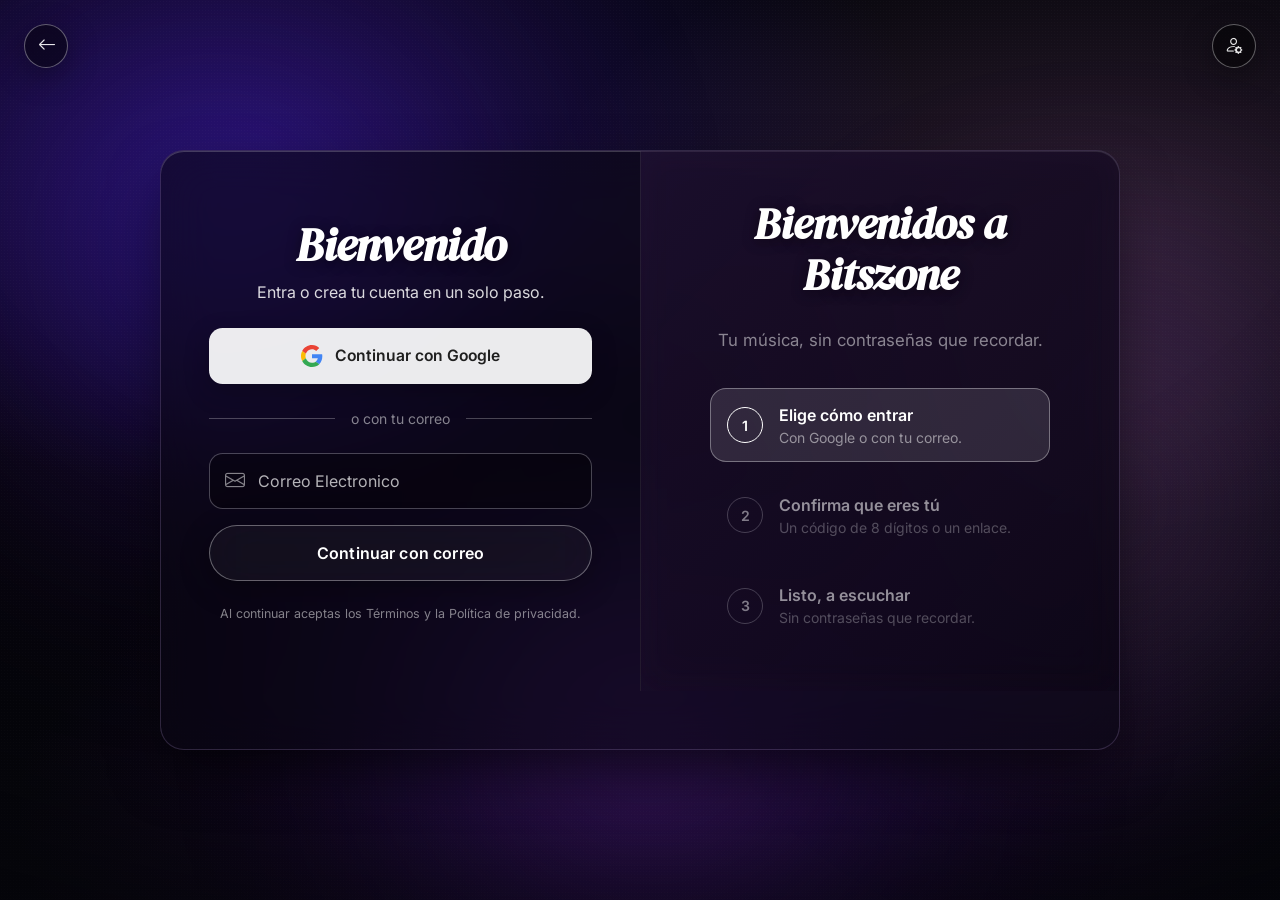
==== commit 73f1210b: "fix(auth): restore original Bitszone login flow and liquid glass design, fix admin access" ====
--- a/login.html
+++ b/login.html
@@ -11,189 +11,212 @@
   <link rel="preconnect" href="https://fonts.gstatic.com" crossorigin />
   <link href="https://fonts.googleapis.com/css2?family=DM+Serif+Display:ital@0;1&family=Inter:wght@300;400;500;600;700&family=JetBrains+Mono:wght@400;500&family=Sora:wght@600;700;800&display=swap" rel="stylesheet" />
 
-  <!-- Bootstrap 5.3.8 & Bootstrap Icons (CDN Oficial) -->
+  <!-- Bootstrap 5.3.8 & Bootstrap Icons -->
   <link href="https://cdn.jsdelivr.net/npm/bootstrap@5.3.8/dist/css/bootstrap.min.css" rel="stylesheet" />
   <link href="https://cdn.jsdelivr.net/npm/bootstrap-icons@1.11.3/font/bootstrap-icons.min.css" rel="stylesheet" />
 
   <!-- Estilos Bitszone -->
   <link rel="stylesheet" href="./css/styles.css" />
 </head>
-<body>
-  <!-- Fondo Molten Nebula CSS Puro -->
+<body class="bz-auth-body">
+  <!-- Fondo Molten Nebula y Vignette -->
   <div class="bz-ambient-canvas" aria-hidden="true">
     <div class="bz-molten-orb bz-molten-orb--1"></div>
     <div class="bz-molten-orb bz-molten-orb--2"></div>
     <div class="bz-molten-orb bz-molten-orb--3"></div>
   </div>
+  <div class="bz-auth-vignette" aria-hidden="true"></div>
   <div class="bz-noise-overlay" aria-hidden="true"></div>
 
-  <!-- Botón Volver flotante -->
-  <a href="./index.html" class="bz-btn-subtle position-fixed top-0 start-0 m-3 m-md-4 px-3 py-2 text-decoration-none d-inline-flex align-items-center gap-2 z-3" title="Volver al inicio">
-    <i class="bi bi-arrow-left"></i>
-    <span class="small">Volver</span>
-  </a>
-
-  <main id="bzAuthRoot" class="bz-auth-wrapper">
+  <!-- Botón Volver Flotante (Esquina Superior Izquierda) -->
+  <div id="cornerBackBtnWrap" class="position-fixed top-0 start-0 m-3 m-md-4 z-3">
+    <button id="btnAuthBack" type="button" class="bz-glass-pill-btn bz-glass-pill-btn--back" aria-label="Atrás" title="Atrás">
+      <span class="bz-pill-icon"><i class="bi bi-arrow-left"></i></span>
+      <span class="bz-pill-text">Atrás</span>
+    </button>
+  </div>
+
+  <!-- Botón Cambiar Modo Admin/Usuario Flotante (Esquina Superior Derecha) -->
+  <div id="cornerAdminBtnWrap" class="position-fixed top-0 end-0 m-3 m-md-4 z-3">
+    <button id="btnToggleAdminMode" type="button" class="bz-glass-pill-btn bz-glass-pill-btn--reverse bz-glass-pill-btn--admin" aria-label="Acceso para administrador" title="Acceso para administrador">
+      <span class="bz-pill-icon"><i id="toggleAdminIcon" class="bi bi-person-gear"></i></span>
+      <span id="toggleAdminLabel" class="bz-pill-text">Admin</span>
+    </button>
+  </div>
+
+  <main class="bz-auth-wrapper">
     <div class="bz-auth-card">
-      <!-- Switcher Superior Usuario / Administrador -->
-      <div class="px-4 pt-4 pb-0 d-flex justify-content-between align-items-center flex-wrap gap-2">
-        <a href="./index.html" class="text-decoration-none d-flex align-items-center gap-2">
-          <img src="./assets/img/bitszone-icon.png" alt="Bitszone" width="28" height="28" />
-          <span class="bz-brand-wordmark fs-4">Bitszone</span>
-        </a>
-        <div class="bz-dock-pills nav nav-pills" role="tablist">
-          <button id="btnRoleUser" class="nav-link active px-3 py-2 small" type="button">
-            <i class="bi bi-person me-1"></i> Oyente
-          </button>
-          <button id="btnRoleAdmin" class="nav-link px-3 py-2 small" type="button">
-            <i class="bi bi-shield-lock me-1"></i> Administrador
-          </button>
-        </div>
-      </div>
-
       <div class="row g-0">
-        <!-- Columna Izquierda: Formularios -->
-        <div class="col-12 col-md-6 p-4 p-lg-5 d-flex flex-column justify-content-center">
-          <div id="authFlowContainer">
-            <!-- Panel Usuario / Oyente -->
-            <div id="paneUserAuth">
+        <!-- Columna Izquierda: Flujo de Autenticación -->
+        <div class="col-12 col-md-6 p-4 p-md-5 d-flex flex-column justify-content-center align-items-center position-relative">
+          <div class="w-100 bz-auth-left-inner">
+            
+            <!-- STEP: CHOOSE (Acceso Normal Oyente) -->
+            <div id="stepChoose" class="bz-auth-step">
               <div class="text-center mb-4">
-                <h1 id="userHeadingTitle" class="font-serif-italic display-5 fw-bold text-white mb-2">Bienvenido</h1>
-                <p id="userHeadingSub" class="text-white-50 mb-0">Inicia sesión para disfrutar de Bitszone.</p>
-              </div>
-
-              <form id="formUserAuth" class="d-grid gap-3">
-                <div id="userNameGroup" class="d-none position-relative">
-                  <i class="bi bi-person-badge position-absolute top-50 start-0 translate-middle-y ms-3 text-white-50"></i>
-                  <input id="userNameInput" type="text" class="form-control bz-input-dark bz-input-with-icon" placeholder="Nombre de usuario (3-24 letras)" />
-                </div>
-
-                <div class="position-relative">
-                  <i class="bi bi-envelope position-absolute top-50 start-0 translate-middle-y ms-3 text-white-50"></i>
-                  <input id="userEmailInput" type="email" required class="form-control bz-input-dark bz-input-with-icon" placeholder="Correo electrónico" />
-                </div>
-
-                <div class="position-relative">
-                  <i class="bi bi-key position-absolute top-50 start-0 translate-middle-y ms-3 text-white-50"></i>
-                  <input id="userPassInput" type="password" required class="form-control bz-input-dark bz-input-with-icon pe-5" placeholder="Contraseña" />
-                  <button type="button" data-toggle-password="userPassInput" class="btn btn-link position-absolute top-50 end-0 translate-middle-y text-white-50 text-decoration-none me-1" aria-label="Ver contraseña">
+                <h1 class="bz-auth-title">Bienvenido</h1>
+                <p class="bz-auth-subtitle">Entra o crea tu cuenta en un solo paso.</p>
+              </div>
+
+              <button id="btnGoogleLogin" type="button" class="bz-btn-google w-100 mb-4">
+                <svg class="bz-google-icon" viewBox="0 0 48 48" aria-hidden="true">
+                  <path fill="#EA4335" d="M24 9.5c3.5 0 6.6 1.2 9.1 3.6l6.8-6.8C35.8 2.4 30.3 0 24 0 14.6 0 6.5 5.4 2.6 13.2l7.9 6.1C12.4 13.6 17.7 9.5 24 9.5z" />
+                  <path fill="#4285F4" d="M46.5 24.5c0-1.6-.1-3.1-.4-4.5H24v9h12.7c-.6 3-2.3 5.5-4.8 7.2l7.6 5.9c4.4-4.1 7-10.1 7-17.6z" />
+                  <path fill="#FBBC05" d="M10.5 28.7a14.5 14.5 0 0 1 0-9.4l-7.9-6.1a24 24 0 0 0 0 21.6l7.9-6.1z" />
+                  <path fill="#34A853" d="M24 48c6.5 0 11.9-2.1 15.9-5.8l-7.6-5.9c-2.1 1.4-4.9 2.3-8.3 2.3-6.3 0-11.6-4.1-13.5-9.8l-7.9 6.1C6.5 42.6 14.6 48 24 48z" />
+                </svg>
+                <span>Continuar con Google</span>
+              </button>
+
+              <div class="d-flex align-items-center gap-3 my-4">
+                <div class="flex-grow-1 bz-divider-line"></div>
+                <span class="small text-white-50">o con tu correo</span>
+                <div class="flex-grow-1 bz-divider-line"></div>
+              </div>
+
+              <form id="formEmailChoose" novalidate>
+                <div class="position-relative mb-3">
+                  <i class="bi bi-envelope position-absolute top-50 start-0 translate-middle-y ms-3 text-white-50 fs-5"></i>
+                  <input id="userEmailInput" type="email" class="form-control bz-input-dark bz-input-with-icon" placeholder="Correo Electronico" autocomplete="email" required />
+                </div>
+                <div id="emailErrorMsg" class="bz-auth-error text-center small text-danger mb-3 d-none"></div>
+
+                <button id="btnSendCode" type="submit" class="bz-btn-liquid w-100">
+                  <span class="bz-btn-label">Continuar con correo</span>
+                  <span class="bz-btn-spinner spinner-border spinner-border-sm d-none" role="status"></span>
+                </button>
+              </form>
+
+              <p class="text-center small text-white-50 mt-4 mb-0" style="font-size: 0.78rem; line-height: 1.4;">
+                Al continuar aceptas los Términos y la Política de privacidad.
+              </p>
+            </div>
+
+            <!-- STEP: GOOGLE CONNECTING -->
+            <div id="stepGoogle" class="bz-auth-step d-none text-center py-4">
+              <div class="mx-auto mb-4 rounded-circle bg-white d-flex align-items-center justify-content-center shadow" style="width: 64px; height: 64px;">
+                <svg class="bz-google-icon" style="width: 32px; height: 32px;" viewBox="0 0 48 48" aria-hidden="true">
+                  <path fill="#EA4335" d="M24 9.5c3.5 0 6.6 1.2 9.1 3.6l6.8-6.8C35.8 2.4 30.3 0 24 0 14.6 0 6.5 5.4 2.6 13.2l7.9 6.1C12.4 13.6 17.7 9.5 24 9.5z" />
+                  <path fill="#4285F4" d="M46.5 24.5c0-1.6-.1-3.1-.4-4.5H24v9h12.7c-.6 3-2.3 5.5-4.8 7.2l7.6 5.9c4.4-4.1 7-10.1 7-17.6z" />
+                  <path fill="#FBBC05" d="M10.5 28.7a14.5 14.5 0 0 1 0-9.4l-7.9-6.1a24 24 0 0 0 0 21.6l7.9-6.1z" />
+                  <path fill="#34A853" d="M24 48c6.5 0 11.9-2.1 15.9-5.8l-7.6-5.9c-2.1 1.4-4.9 2.3-8.3 2.3-6.3 0-11.6-4.1-13.5-9.8l-7.9 6.1C6.5 42.6 14.6 48 24 48z" />
+                </svg>
+              </div>
+              <h2 class="bz-auth-title" style="font-size: 2.2rem;">Conectando con Google</h2>
+              <p class="bz-auth-subtitle mb-4">Elige tu cuenta en la ventana de Google.</p>
+              <div class="d-flex justify-content-center gap-2">
+                <span class="bz-pulse-dot"></span>
+                <span class="bz-pulse-dot"></span>
+                <span class="bz-pulse-dot"></span>
+              </div>
+            </div>
+
+            <!-- STEP: CODE (8 Dígitos) -->
+            <div id="stepCode" class="bz-auth-step d-none">
+              <div class="text-center mb-4">
+                <h1 class="bz-auth-title">Revisa tu correo</h1>
+                <p class="bz-auth-subtitle mb-1">Enviamos un código de 8 dígitos a</p>
+                <div id="codeTargetEmail" class="fw-semibold text-white"></div>
+              </div>
+
+              <div id="otpContainer" class="d-flex justify-content-between gap-1 gap-sm-2 mb-2">
+                <input type="text" class="bz-otp-input" inputmode="numeric" maxlength="1" data-index="0" autofocus />
+                <input type="text" class="bz-otp-input" inputmode="numeric" maxlength="1" data-index="1" />
+                <input type="text" class="bz-otp-input" inputmode="numeric" maxlength="1" data-index="2" />
+                <input type="text" class="bz-otp-input" inputmode="numeric" maxlength="1" data-index="3" />
+                <input type="text" class="bz-otp-input" inputmode="numeric" maxlength="1" data-index="4" />
+                <input type="text" class="bz-otp-input" inputmode="numeric" maxlength="1" data-index="5" />
+                <input type="text" class="bz-otp-input" inputmode="numeric" maxlength="1" data-index="6" />
+                <input type="text" class="bz-otp-input" inputmode="numeric" maxlength="1" data-index="7" />
+              </div>
+              <div id="codeErrorMsg" class="bz-auth-error text-center small text-danger mb-3 d-none"></div>
+
+              <button id="btnVerifyCode" type="button" class="bz-btn-liquid w-100">
+                <span class="bz-btn-label">Verificar y entrar</span>
+                <span class="bz-btn-spinner spinner-border spinner-border-sm d-none" role="status"></span>
+              </button>
+
+              <div class="d-flex justify-content-between align-items-center mt-3 small text-white-50">
+                <button id="btnChangeEmail" type="button" class="btn btn-link p-0 text-white-50 text-decoration-none hover-white d-inline-flex align-items-center gap-1">
+                  <i class="bi bi-arrow-left"></i> Cambiar correo
+                </button>
+                <div id="resendCountdownWrap">
+                  <span id="resendTimerText">Reenviar en 0:30</span>
+                  <button id="btnResendCode" type="button" class="btn btn-link p-0 text-white text-decoration-none fw-semibold d-none">
+                    Reenviar código
+                  </button>
+                </div>
+              </div>
+
+              <div class="bz-auth-tip-card mt-4 p-3 rounded-3 d-flex align-items-start gap-2">
+                <i class="bi bi-link-45deg fs-5 flex-shrink-0 mt-n1" style="color: var(--bz-lavender);"></i>
+                <span class="small text-white-50" style="line-height: 1.45;">
+                  El correo también trae un enlace: ábrelo desde ese mismo dispositivo y entrarás sin escribir nada.
+                </span>
+              </div>
+            </div>
+
+            <!-- STEP: PASSWORD (Acceso Administrador) -->
+            <div id="stepPassword" class="bz-auth-step d-none">
+              <div class="text-center mb-4">
+                <h1 class="bz-auth-title">Acceso Administrador</h1>
+                <p class="bz-auth-subtitle">Inicia sesión con correo y contraseña autorizados.</p>
+              </div>
+
+              <form id="formAdminPassword" novalidate>
+                <div class="position-relative mb-3">
+                  <i class="bi bi-envelope position-absolute top-50 start-0 translate-middle-y ms-3 text-white-50 fs-5"></i>
+                  <input id="adminEmailInput" type="email" class="form-control bz-input-dark bz-input-with-icon" placeholder="Correo de Administrador" value="bitszone.app@gmail.com" autocomplete="email" required />
+                </div>
+                <div id="adminEmailErrorMsg" class="bz-auth-error text-center small text-danger mb-2 d-none"></div>
+
+                <div class="position-relative mb-3">
+                  <i class="bi bi-key position-absolute top-50 start-0 translate-middle-y ms-3 text-white-50 fs-5"></i>
+                  <input id="adminPassInput" type="password" class="form-control bz-input-dark bz-input-with-icon pe-5" placeholder="Contraseña" autocomplete="current-password" required />
+                  <button id="btnToggleAdminPass" type="button" class="btn btn-link position-absolute top-50 end-0 translate-middle-y text-white-50 text-decoration-none me-1" aria-label="Ver contraseña">
                     <i class="bi bi-eye"></i>
                   </button>
                 </div>
-
-                <div id="userAuthError" class="alert alert-danger py-2 px-3 small bg-danger bg-opacity-25 text-danger-emphasis border-danger border-opacity-50 d-none mb-0" role="alert"></div>
-
-                <button type="submit" class="btn bz-btn-primary py-3 mt-1">
-                  <span id="userSubmitLabel">Iniciar sesión</span>
+                <div id="adminPassErrorMsg" class="bz-auth-error text-center small text-danger mb-3 d-none"></div>
+
+                <button id="btnAdminSubmit" type="submit" class="bz-btn-liquid w-100">
+                  <span class="bz-btn-label">Entrar al Dashboard</span>
+                  <span class="bz-btn-spinner spinner-border spinner-border-sm d-none" role="status"></span>
                 </button>
               </form>
-
-              <div class="text-center mt-3">
-                <button id="toggleAuthModeBtn" type="button" class="btn btn-link text-decoration-none small" style="color: var(--bz-soft);">
-                  ¿Nuevo en Bitszone? Crea una cuenta gratis
-                </button>
-              </div>
-
-              <div class="border-top border-white border-opacity-10 mt-3 pt-3 text-center">
-                <span class="d-block text-white-50 small mb-2">Prueba rápida de presentación:</span>
-                <button type="button" data-demo-login="user" class="btn bz-btn-subtle btn-sm px-3 py-2">
-                  <i class="bi bi-lightning-charge me-1 text-warning"></i> Entrar como Oyente Demo
-                </button>
-              </div>
-            </div>
-
-            <!-- Panel Administrador -->
-            <div id="paneAdminAuth" class="d-none">
-              <div class="text-center mb-4">
-                <h1 class="font-serif-italic h1 fw-bold text-white mb-2">Acceso Administrador</h1>
-                <p class="text-white-50 mb-0">Inicia sesión para abrir el Reproductor y Dashboard.</p>
-              </div>
-
-              <form id="formAdminAuth" class="d-grid gap-3">
-                <div class="position-relative">
-                  <i class="bi bi-envelope-check position-absolute top-50 start-0 translate-middle-y ms-3 text-white-50"></i>
-                  <input id="adminEmailInput" type="email" required value="bitszone.app@gmail.com" class="form-control bz-input-dark bz-input-with-icon" placeholder="Correo de Administrador" />
-                </div>
-
-                <div class="position-relative">
-                  <i class="bi bi-key position-absolute top-50 start-0 translate-middle-y ms-3 text-white-50"></i>
-                  <input id="adminPassInput" type="password" required value="admin123" class="form-control bz-input-dark bz-input-with-icon pe-5" placeholder="Contraseña" />
-                  <button type="button" data-toggle-password="adminPassInput" class="btn btn-link position-absolute top-50 end-0 translate-middle-y text-white-50 text-decoration-none me-1" aria-label="Ver contraseña">
-                    <i class="bi bi-eye"></i>
-                  </button>
-                </div>
-
-                <div class="rounded-3 p-2 small text-white-50" style="background: rgba(168,85,247,0.12); border: 1px solid rgba(192,132,252,0.28);">
-                  <strong class="text-white">Credenciales Superadmin Demo:</strong><br />
-                  Correo: <code class="text-white">bitszone.app@gmail.com</code> · Clave: <code class="text-white">admin123</code>
-                </div>
-
-                <div id="adminAuthError" class="alert alert-danger py-2 px-3 small bg-danger bg-opacity-25 text-danger-emphasis border-danger border-opacity-50 d-none mb-0" role="alert"></div>
-
-                <button type="submit" class="btn bz-btn-primary py-3">
-                  Entrar como Administrador
-                </button>
-              </form>
-
-              <div class="border-top border-white border-opacity-10 mt-3 pt-3 text-center d-flex justify-content-center gap-2 flex-wrap">
-                <button type="button" data-demo-login="superadmin" class="btn bz-btn-subtle btn-sm px-3 py-2">
-                  <i class="bi bi-award me-1 text-warning"></i> Acceso directo Superadmin
-                </button>
-                <button type="button" data-demo-login="admin" class="btn bz-btn-subtle btn-sm px-3 py-2">
-                  <i class="bi bi-shield-check me-1" style="color: var(--bz-lavender);"></i> Acceso Admin Demo
-                </button>
-              </div>
-            </div>
-          </div>
-
-          <!-- Estado Éxito -->
-          <div id="authSuccessState" class="d-none text-center py-5">
-            <div class="mx-auto mb-4 rounded-circle d-flex align-items-center justify-content-center" style="width: 76px; height: 76px; background: rgba(168,85,247,0.22); border: 1px solid rgba(255,255,255,0.4); box-shadow: 0 0 38px rgba(187,56,248,0.45);">
-              <i class="bi bi-check-lg fs-1 text-white"></i>
-            </div>
-            <h2 class="font-serif-italic display-5 fw-bold text-white mb-2">¡Bienvenido!</h2>
-            <p id="welcomeRoleText" class="text-white-50 mb-0">Entrando a tu música…</p>
+            </div>
+
+            <!-- STEP: DONE (Éxito y bienvenida) -->
+            <div id="stepDone" class="bz-auth-step d-none text-center py-4">
+              <div class="mx-auto mb-4 rounded-circle d-flex align-items-center justify-content-center bz-check-glow" style="width: 80px; height: 80px;">
+                <i class="bi bi-check-lg display-5 text-white fw-bold"></i>
+              </div>
+              <h1 class="bz-auth-title mb-2">¡Bienvenido!</h1>
+              <p class="bz-auth-subtitle mb-0">Entrando a tu música…</p>
+            </div>
+
           </div>
         </div>
 
-        <!-- Columna Derecha: Flujo Visual -->
+        <!-- Columna Derecha: Indicador de Pasos del Flujo -->
         <div class="col-md-6 d-none d-md-flex flex-column justify-content-center align-items-center text-center p-5 bz-auth-right-panel">
-          <h2 class="font-serif-italic display-5 fw-bold text-white mb-3">
-            Bienvenidos a<br />Bitszone
+          <h2 class="bz-auth-title mb-3" style="font-size: 2.75rem; line-height: 1.15;">
+            <span>Bienvenidos a</span><br />
+            <span>Bitszone</span>
           </h2>
-          <p id="authRightSubtitle" class="text-white-50 mb-4 px-3">
-            Tu música favorita con catálogo conectado y biblioteca personal.
+          <p id="rightSubtitle" class="text-white-50 mb-4 px-3" style="font-size: 1.05rem; min-height: 3rem; display: flex; align-items: center; justify-content: center;">
+            Tu música, sin contraseñas que recordar.
           </p>
 
-          <ol class="list-unstyled text-start w-100 d-grid gap-3" style="max-width: 340px;">
-            <li class="d-flex align-items-center gap-3 p-3 rounded-4 border border-white border-opacity-25 bg-white bg-opacity-10">
-              <span class="rounded-circle d-flex align-items-center justify-content-center fw-bold flex-shrink-0 border border-white text-white" style="width: 34px; height: 34px;">1</span>
-              <div>
-                <div id="authStep1Title" class="fw-semibold text-white">Elige o crea tu cuenta</div>
-                <small id="authStep1Desc" class="text-white-50">Acceso rápido en segundos.</small>
-              </div>
-            </li>
-            <li class="d-flex align-items-center gap-3 p-3 rounded-4 border border-white border-opacity-10">
-              <span class="rounded-circle d-flex align-items-center justify-content-center fw-bold flex-shrink-0 border border-white border-opacity-50 text-white-50" style="width: 34px; height: 34px;">2</span>
-              <div>
-                <div id="authStep2Title" class="fw-semibold text-white">Explora el catálogo</div>
-                <small id="authStep2Desc" class="text-white-50">Escucha álbumes, artistas y arma playlists.</small>
-              </div>
-            </li>
-            <li class="d-flex align-items-center gap-3 p-3 rounded-4 border border-white border-opacity-10">
-              <span class="rounded-circle d-flex align-items-center justify-content-center fw-bold flex-shrink-0 border border-white border-opacity-50 text-white-50" style="width: 34px; height: 34px;">3</span>
-              <div>
-                <div id="authStep3Title" class="fw-semibold text-white">Listo, a escuchar</div>
-                <small id="authStep3Desc" class="text-white-50">Guarda favoritos y descargas en tu perfil.</small>
-              </div>
-            </li>
+          <ol id="authStepperList" class="list-unstyled text-start w-100 d-grid gap-3 mb-0" style="max-width: 340px;">
+            <!-- Renderizado dinámico de pasos según modo (email, google, admin) -->
           </ol>
         </div>
       </div>
     </div>
   </main>
 
-  <!-- Bootstrap JS Bundle -->
+  <!-- Scripts -->
   <script defer src="https://cdn.jsdelivr.net/npm/bootstrap@5.3.8/dist/js/bootstrap.bundle.min.js"></script>
   <script defer src="./js/auth.js"></script>
 </body>
--- a/css/styles.css
+++ b/css/styles.css
@@ -772,49 +772,335 @@
 /* ==========================================================================
    LOGIN PAGE (login.html)
    ========================================================================== */
+body.bz-auth-body {
+  background-color: #05050A;
+  color: #ffffff;
+  min-height: 100svh;
+  overflow-x: hidden;
+  position: relative;
+}
+
+.bz-auth-vignette {
+  position: fixed;
+  inset: 0;
+  pointer-events: none;
+  z-index: 1;
+  background: radial-gradient(ellipse 120% 95% at 50% 15%, transparent 45%, rgba(5, 5, 10, 0.22) 80%, rgba(5, 5, 10, 0.72) 100%);
+}
+
 .bz-auth-wrapper {
   min-height: 100svh;
   display: flex;
   align-items: center;
   justify-content: center;
   padding: 1.5rem;
+  position: relative;
+  z-index: 2;
 }
 
 .bz-auth-card {
   width: 100%;
-  max-width: 940px;
-  border-radius: 1.75rem;
+  max-width: 960px;
+  min-height: min(600px, calc(100vh - 2rem));
+  border-radius: 1.5rem;
   overflow: hidden;
-  background: rgba(12, 8, 22, 0.56);
-  border: 1px solid rgba(216, 180, 254, 0.2);
-  backdrop-filter: blur(26px);
-  -webkit-backdrop-filter: blur(26px);
-  box-shadow: 0 28px 70px -15px rgba(0, 0, 0, 0.72), inset 0 1px 0 rgba(255, 255, 255, 0.2);
+  background: rgba(12, 8, 22, 0.58);
+  border: 1px solid rgba(216, 180, 254, 0.18);
+  backdrop-filter: blur(24px);
+  -webkit-backdrop-filter: blur(24px);
+  box-shadow: 0 24px 60px -12px rgba(0, 0, 0, 0.65), inset 0 1px 0 rgba(255, 255, 255, 0.2);
+}
+
+.bz-auth-left-inner {
+  max-width: 26rem;
+  width: 100%;
+}
+
+.bz-auth-title {
+  font-family: 'DM Serif Display', serif;
+  font-style: italic;
+  font-weight: 700;
+  color: #ffffff;
+  font-size: 2.85rem;
+  line-height: 1.15;
+  margin-bottom: 0.5rem;
+  text-shadow: 0 2px 14px rgba(0, 0, 0, 0.45);
+}
+
+.bz-auth-subtitle {
+  color: rgba(255, 255, 255, 0.85);
+  font-size: 1rem;
 }
 
 .bz-auth-right-panel {
-  background: linear-gradient(135deg, rgba(168, 85, 247, 0.14), rgba(88, 28, 135, 0.08));
+  background: rgba(0, 0, 0, 0.3) linear-gradient(135deg, rgba(168, 85, 247, 0.12), rgba(88, 28, 135, 0.05));
   border-left: 1px solid rgba(255, 255, 255, 0.08);
+  backdrop-filter: blur(16px);
+  -webkit-backdrop-filter: blur(16px);
+}
+
+/* Botón flotante cápsula Liquid Glass (BackButton y ToggleAdmin) */
+.bz-glass-pill-btn {
+  display: inline-flex;
+  align-items: center;
+  height: 44px;
+  width: 44px;
+  border-radius: 9999px;
+  background: rgba(0, 0, 0, 0.45);
+  border: 1px solid rgba(255, 255, 255, 0.35);
+  backdrop-filter: blur(24px);
+  -webkit-backdrop-filter: blur(24px);
+  box-shadow: 0 8px 30px rgba(0, 0, 0, 0.35);
+  color: rgba(255, 255, 255, 0.9);
+  text-decoration: none;
+  cursor: pointer;
+  overflow: hidden;
+  user-select: none;
+  transition: width 0.32s cubic-bezier(0.16, 1, 0.3, 1), background-color 0.25s ease, border-color 0.25s ease, box-shadow 0.25s ease;
+  white-space: nowrap;
+  padding: 0;
+}
+.bz-glass-pill-btn:hover {
+  background: rgba(0, 0, 0, 0.65);
+  border-color: rgba(255, 255, 255, 0.6);
+  color: #ffffff;
+  box-shadow: 0 10px 35px rgba(187, 56, 248, 0.35);
+}
+.bz-glass-pill-btn:focus-visible {
+  outline: none;
+  box-shadow: 0 0 0 2px #c084fc;
+}
+.bz-glass-pill-btn .bz-pill-icon {
+  width: 44px;
+  height: 44px;
+  display: inline-flex;
+  align-items: center;
+  justify-content: center;
+  flex-shrink: 0;
+  font-size: 1.15rem;
+}
+.bz-glass-pill-btn .bz-pill-text {
+  opacity: 0;
+  transform: translateX(-4px);
+  transition: opacity 0.2s ease 0.06s, transform 0.2s ease 0.06s;
+  font-size: 0.9rem;
+  font-weight: 500;
+  letter-spacing: 0.02em;
+  padding-right: 14px;
+}
+.bz-glass-pill-btn:hover .bz-pill-text {
+  opacity: 1;
+  transform: translateX(0);
+}
+
+.bz-glass-pill-btn--reverse {
+  flex-direction: row-reverse;
+}
+.bz-glass-pill-btn--reverse .bz-pill-text {
+  padding-right: 0;
+  padding-left: 14px;
+  transform: translateX(4px);
+}
+.bz-glass-pill-btn--reverse:hover .bz-pill-text {
+  opacity: 1;
+  transform: translateX(0);
+}
+
+.bz-glass-pill-btn--back:hover {
+  width: 98px;
+}
+.bz-glass-pill-btn--admin:hover {
+  width: 106px;
+}
+.bz-glass-pill-btn--user:hover {
+  width: 118px;
+}
+
+/* Botón Continuar con Google */
+.bz-btn-google {
+  display: flex;
+  align-items: center;
+  justify-content: center;
+  gap: 0.75rem;
+  height: 56px;
+  border-radius: 0.85rem;
+  background: rgba(255, 255, 255, 0.92);
+  color: #1f1f1f;
+  font-weight: 600;
+  font-size: 0.98rem;
+  border: none;
+  box-shadow: 0 8px 24px rgba(0, 0, 0, 0.25);
+  transition: all 0.2s ease;
+  cursor: pointer;
+}
+.bz-btn-google:hover {
+  background: #ffffff;
+  color: #111111;
+  transform: translateY(-1px);
+  box-shadow: 0 10px 28px rgba(0, 0, 0, 0.35);
+}
+.bz-btn-google:active {
+  transform: scale(0.99);
+}
+.bz-google-icon {
+  width: 22px;
+  height: 22px;
+  flex-shrink: 0;
+}
+
+/* Botón Liquid Glass de Bitszone */
+.bz-btn-liquid {
+  position: relative;
+  display: inline-flex;
+  align-items: center;
+  justify-content: center;
+  height: 56px;
+  border-radius: 9999px;
+  background: rgba(255, 255, 255, 0.04);
+  border: 1px solid rgba(255, 255, 255, 0.35);
+  backdrop-filter: blur(24px);
+  -webkit-backdrop-filter: blur(24px);
+  box-shadow: 0 8px 30px rgba(0, 0, 0, 0.3);
+  color: #ffffff;
+  font-weight: 600;
+  font-size: 1rem;
+  letter-spacing: 0.01em;
+  transition: all 0.25s ease;
+  cursor: pointer;
+}
+.bz-btn-liquid:hover {
+  background: rgba(255, 255, 255, 0.1);
+  border-color: rgba(255, 255, 255, 0.55);
+  box-shadow: 0 10px 35px rgba(168, 85, 247, 0.25);
+  color: #ffffff;
+}
+.bz-btn-liquid:active {
+  transform: scale(0.99);
+}
+
+.bz-divider-line {
+  height: 1px;
+  background: rgba(255, 255, 255, 0.25);
+}
+
+.bz-otp-input {
+  width: 100%;
+  min-width: 0;
+  height: 60px;
+  padding: 0;
+  font-size: 1.5rem;
+  line-height: 1;
+  font-weight: 600;
+  text-align: center;
+  border-radius: 0.75rem;
+  background: rgba(0, 0, 0, 0.32);
+  border: 1px solid rgba(255, 255, 255, 0.25);
+  color: #ffffff;
+  transition: all 0.2s ease;
+}
+.bz-otp-input:focus {
+  outline: none;
+  border-color: #c084fc;
+  box-shadow: 0 0 0 2px rgba(192, 132, 252, 0.35);
+}
+.bz-otp-input.has-value {
+  border-color: rgba(255, 255, 255, 0.5);
+}
+.bz-otp-input.has-error {
+  border-color: rgba(244, 114, 182, 0.7);
+}
+
+.bz-pulse-dot {
+  width: 10px;
+  height: 10px;
+  border-radius: 9999px;
+  background-color: #ffffff;
+  animation: bzPulse 1s ease-in-out infinite;
+}
+.bz-pulse-dot:nth-child(2) {
+  animation-delay: 0.18s;
+}
+.bz-pulse-dot:nth-child(3) {
+  animation-delay: 0.36s;
+}
+@keyframes bzPulse {
+  0%, 100% { opacity: 0.25; transform: scale(0.85); }
+  50% { opacity: 1; transform: scale(1.15); }
+}
+
+.bz-check-glow {
+  background: rgba(255, 255, 255, 0.15);
+  border: 1px solid rgba(255, 255, 255, 0.4);
+  box-shadow: 0 0 40px rgba(187, 56, 248, 0.45);
+}
+
+.bz-auth-tip-card {
+  background: rgba(0, 0, 0, 0.25);
+  border: 1px solid rgba(255, 255, 255, 0.15);
+}
+
+/* Stepper del panel derecho */
+.bz-stepper-item {
+  display: flex;
+  align-items: center;
+  gap: 1rem;
+  border-radius: 1rem;
+  padding: 0.85rem 1rem;
+  border: 1px solid transparent;
+  transition: all 0.45s ease;
+  opacity: 0.55;
+}
+.bz-stepper-item.active {
+  opacity: 1;
+  background: rgba(255, 255, 255, 0.12);
+  border-color: rgba(255, 255, 255, 0.35);
+}
+.bz-stepper-item.done {
+  opacity: 0.9;
+}
+.bz-stepper-badge {
+  width: 36px;
+  height: 36px;
+  border-radius: 9999px;
+  display: flex;
+  align-items: center;
+  justify-content: center;
+  font-size: 0.88rem;
+  font-weight: 600;
+  flex-shrink: 0;
+  border: 1px solid rgba(255, 255, 255, 0.4);
+  color: rgba(255, 255, 255, 0.85);
+  transition: all 0.45s ease;
+}
+.bz-stepper-item.active .bz-stepper-badge {
+  border-color: #ffffff;
+  color: #ffffff;
+}
+.bz-stepper-item.done .bz-stepper-badge {
+  background: #ffffff;
+  color: #581c87;
+  border-color: #ffffff;
 }
 
 .bz-input-dark {
-  background-color: rgba(0, 0, 0, 0.36) !important;
-  border: 1px solid rgba(255, 255, 255, 0.2) !important;
+  background-color: rgba(0, 0, 0, 0.32) !important;
+  border: 1px solid rgba(255, 255, 255, 0.25) !important;
   color: #ffffff !important;
   border-radius: 0.85rem !important;
-  padding: 0.78rem 1rem !important;
+  padding: 0.95rem 1rem !important;
+  font-size: 1rem !important;
 }
 .bz-input-dark::placeholder {
-  color: rgba(255, 255, 255, 0.55) !important;
+  color: rgba(255, 255, 255, 0.7) !important;
 }
 .bz-input-dark:focus {
-  border-color: var(--bz-lavender) !important;
-  box-shadow: 0 0 0 0.2rem rgba(168, 85, 247, 0.28) !important;
-  background-color: rgba(0, 0, 0, 0.52) !important;
+  border-color: #c084fc !important;
+  box-shadow: 0 0 0 1px #c084fc !important;
+  background-color: rgba(0, 0, 0, 0.45) !important;
 }
 
 .bz-input-with-icon {
-  padding-left: 2.75rem !important;
+  padding-left: 3rem !important;
 }
 
 /* ==========================================================================
